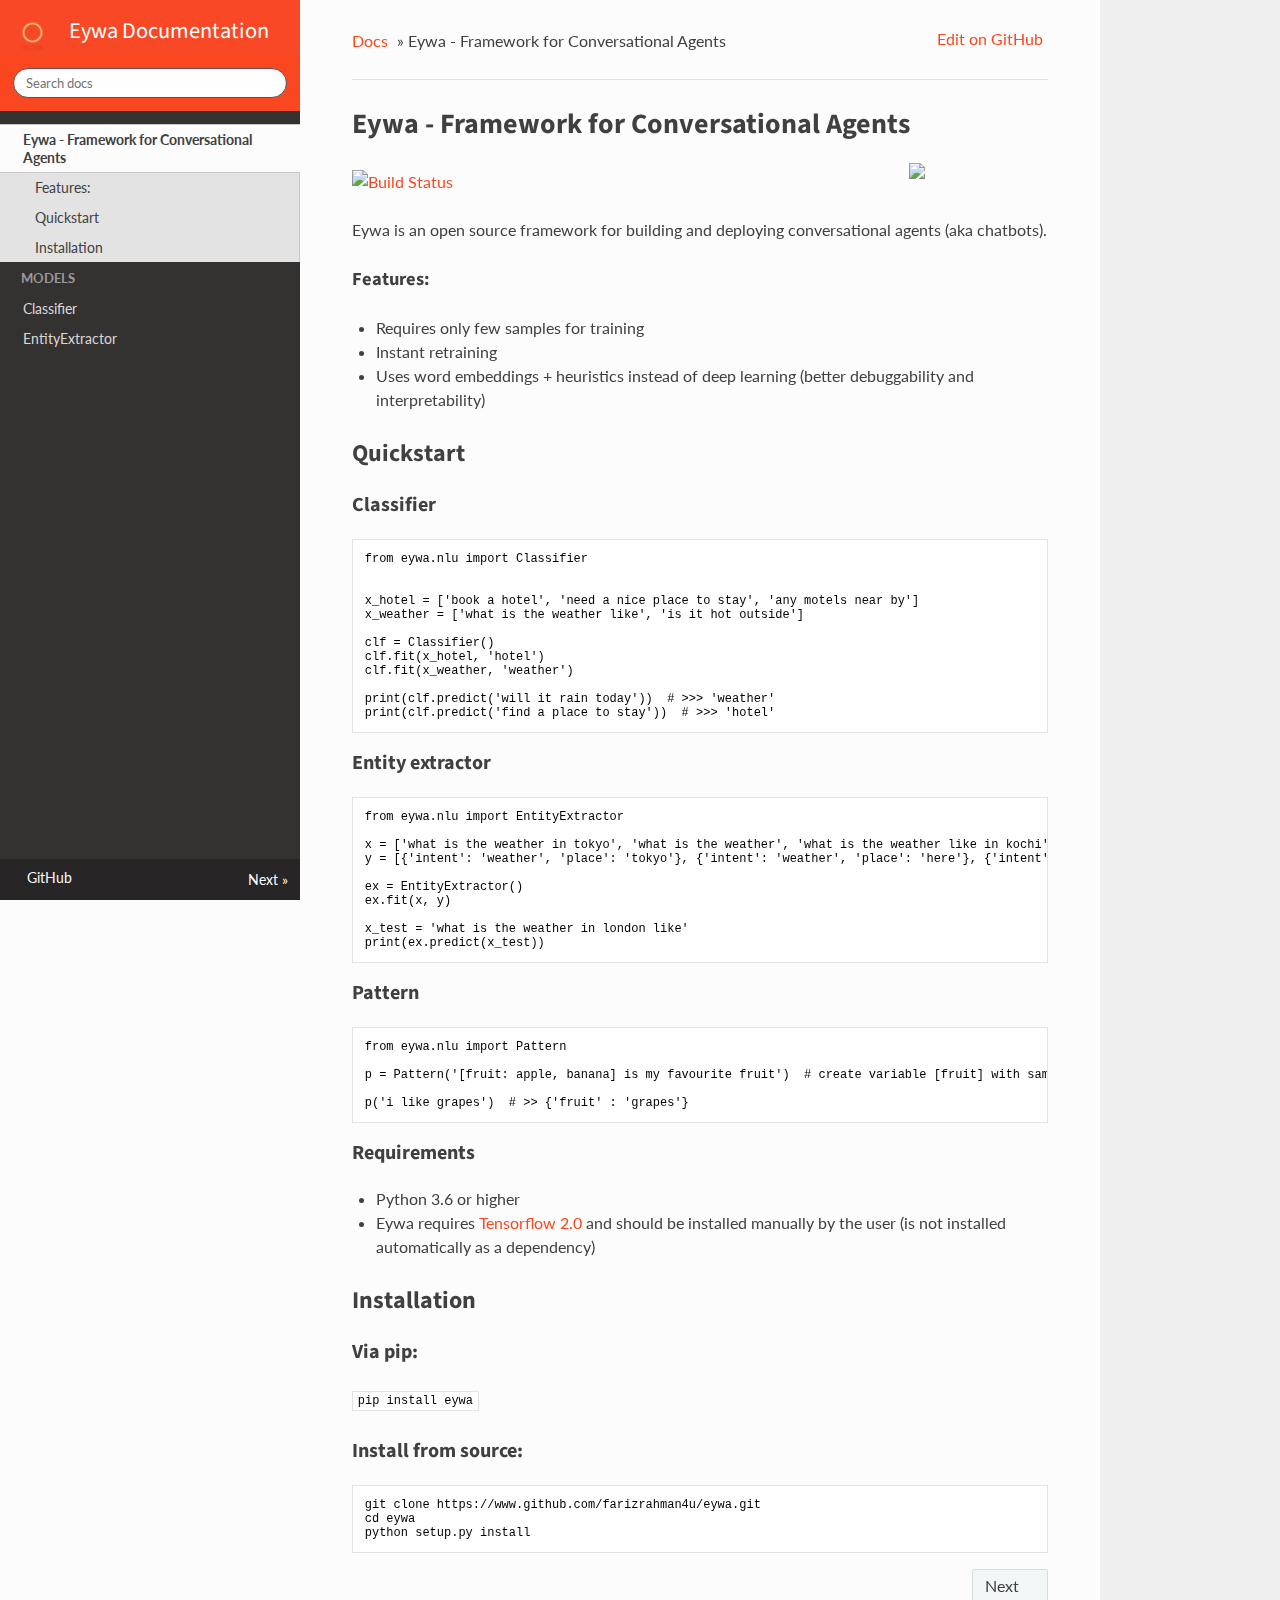
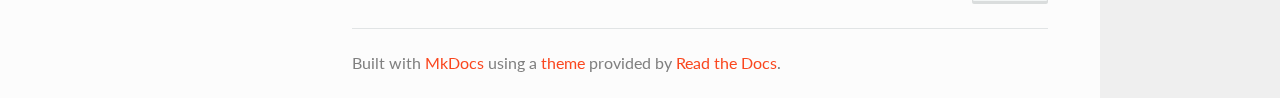
==== index.html @ 96518dfb "Deployed 7308a56 with MkDocs version: 1.0.4" ====
<!DOCTYPE html>
<!--[if IE 8]><html class="no-js lt-ie9" lang="en" > <![endif]-->
<!--[if gt IE 8]><!--> <html class="no-js" lang="en" > <!--<![endif]-->
<head>
  <meta charset="utf-8">
  <meta http-equiv="X-UA-Compatible" content="IE=edge">
  <meta name="viewport" content="width=device-width, initial-scale=1.0">
  <meta name="description" content="Documentation for Eywa,the Conversational AI">
  
  <link rel="canonical" href="https://abhijithneilabraham.github.io/eywabot/">
  <link rel="shortcut icon" href="img/favicon.ico">
  <title>Eywa - Framework for Conversational Agents - Eywa - Framework for Conversational Agents</title>
  <link href='https://fonts.googleapis.com/css?family=Lato:400,700|Source+Sans+Pro:400,700|Inconsolata:400,700' rel='stylesheet' type='text/css'>

  <link rel="stylesheet" href="css/theme.css" type="text/css" />
  <link rel="stylesheet" href="css/theme_extra.css" type="text/css" />
  <link rel="stylesheet" href="https://cdnjs.cloudflare.com/ajax/libs/highlight.js/9.12.0/styles/github.min.css">
  
  <script>
    // Current page data
    var mkdocs_page_name = "Eywa - Framework for Conversational Agents";
    var mkdocs_page_input_path = "index.md";
    var mkdocs_page_url = "/eywabot/";
  </script>
  
  <script src="js/jquery-2.1.1.min.js" defer></script>
  <script src="js/modernizr-2.8.3.min.js" defer></script>
  <script src="https://cdnjs.cloudflare.com/ajax/libs/highlight.js/9.12.0/highlight.min.js"></script>
  <script>hljs.initHighlightingOnLoad();</script> 
  
</head>

<body class="wy-body-for-nav" role="document">

  <div class="wy-grid-for-nav">

    
    <nav data-toggle="wy-nav-shift" class="wy-nav-side stickynav">
    <div class="wy-side-scroll">
      <a href="">
        <div class="keras-logo">
          <img src="/img/eywalogo.png" class="keras-logo-img">
          Eywa Documentation
        </div>
      </a>

      <div class="wy-side-nav-search">
        <div role="search">
  <form id ="rtd-search-form" class="wy-form" action="./search.html" method="get">
    <input type="text" name="q" placeholder="Search docs" title="Type search term here" />
  </form>
</div>
      </div>

      <div class="wy-menu wy-menu-vertical" data-spy="affix" role="navigation" aria-label="main navigation">
                <ul class="current">
                    <li class="toctree-l1 current"><a class="reference internal current" href=".">Eywa - Framework for Conversational Agents</a>
    <ul class="current">
    <li class="toctree-l2"><a class="reference internal" href="#features">Features:</a>
    </li>
    <li class="toctree-l2"><a class="reference internal" href="#quickstart">Quickstart</a>
        <ul>
    <li class="toctree-l3"><a class="reference internal" href="#classifier">Classifier</a>
    </li>
    <li class="toctree-l3"><a class="reference internal" href="#entity-extractor">Entity extractor</a>
    </li>
    <li class="toctree-l3"><a class="reference internal" href="#pattern">Pattern</a>
    </li>
    <li class="toctree-l3"><a class="reference internal" href="#requirements">Requirements</a>
    </li>
        </ul>
    </li>
    <li class="toctree-l2"><a class="reference internal" href="#installation">Installation</a>
        <ul>
    <li class="toctree-l3"><a class="reference internal" href="#via-pip">Via pip:</a>
    </li>
    <li class="toctree-l3"><a class="reference internal" href="#install-from-source">Install from source:</a>
    </li>
        </ul>
    </li>
    </ul>
                    </li>
                </ul>
                <p class="caption"><span class="caption-text">Models</span></p>
                <ul>
                    <li class="toctree-l1"><a class="reference internal" href="models/Classifer/">Classifier</a>
    <ul>
    </ul>
                    </li>
                    <li class="toctree-l1"><a class="reference internal" href="models/EntityExtractor/">EntityExtractor</a>
    <ul>
    </ul>
                    </li>
                </ul>
      </div>
    </div>
    </nav>

    <section data-toggle="wy-nav-shift" class="wy-nav-content-wrap">

      
      <nav class="wy-nav-top" role="navigation" aria-label="top navigation">
        <i data-toggle="wy-nav-top" class="fa fa-bars"></i>
        <a href=".">Eywa - Framework for Conversational Agents</a>
      </nav>

      
      <div class="wy-nav-content">
        <div class="rst-content">
          <div role="navigation" aria-label="breadcrumbs navigation">
  <ul class="wy-breadcrumbs">
    <li><a href=".">Docs</a> &raquo;</li>
    
      
    
    <li>Eywa - Framework for Conversational Agents</li>
    <li class="wy-breadcrumbs-aside">
      
        <a href="https://github.com/keras-team/keras/tree/master/docs"
          class="icon icon-github"> Edit on GitHub</a>
      
    </li>
  </ul>
  
  <hr/>
</div>
          <div role="main">
            <div class="section">
              
                <h1 id="eywa-framework-for-conversational-agents">Eywa - Framework for Conversational Agents</h1>
<p><img  align="right" height="20%" width="20%" src="https://raw.githubusercontent.com/farizrahman4u/eywa/master/logo1.png"/></p>
<p><a href="https://travis-ci.org/farizrahman4u/eywa"><img alt="Build Status" src="https://travis-ci.org/farizrahman4u/eywa.svg?branch=master" /></a></p>
<p>Eywa is an open source framework for building and deploying conversational agents (aka chatbots). </p>
<h4 id="features">Features:</h4>
<ul>
<li>Requires only few samples for training</li>
<li>Instant retraining</li>
<li>Uses word embeddings + heuristics instead of deep learning (better debuggability and interpretability)</li>
</ul>
<h2 id="quickstart">Quickstart</h2>
<h3 id="classifier">Classifier</h3>
<pre><code class="python">from eywa.nlu import Classifier


x_hotel = ['book a hotel', 'need a nice place to stay', 'any motels near by']
x_weather = ['what is the weather like', 'is it hot outside']

clf = Classifier()
clf.fit(x_hotel, 'hotel')
clf.fit(x_weather, 'weather')

print(clf.predict('will it rain today'))  # &gt;&gt;&gt; 'weather'
print(clf.predict('find a place to stay'))  # &gt;&gt;&gt; 'hotel'
</code></pre>

<h3 id="entity-extractor">Entity extractor</h3>
<pre><code class="python">from eywa.nlu import EntityExtractor

x = ['what is the weather in tokyo', 'what is the weather', 'what is the weather like in kochi']
y = [{'intent': 'weather', 'place': 'tokyo'}, {'intent': 'weather', 'place': 'here'}, {'intent': 'weather', 'place': 'kochi'}]

ex = EntityExtractor()
ex.fit(x, y)

x_test = 'what is the weather in london like'
print(ex.predict(x_test))
</code></pre>

<h3 id="pattern">Pattern</h3>
<pre><code class="python">from eywa.nlu import Pattern

p = Pattern('[fruit: apple, banana] is my favourite fruit')  # create variable [fruit] with sample values {apple, babana}

p('i like grapes')  # &gt;&gt; {'fruit' : 'grapes'}
</code></pre>

<h3 id="requirements">Requirements</h3>
<ul>
<li>Python 3.6 or higher</li>
<li>Eywa requires <a href="https://www.tensorflow.org/install/pip">Tensorflow 2.0</a> and should be installed manually by the user (is not installed automatically as a dependency)</li>
</ul>
<h2 id="installation">Installation</h2>
<h3 id="via-pip">Via pip:</h3>
<p><code>pip install eywa</code></p>
<h3 id="install-from-source">Install from source:</h3>
<pre><code>git clone https://www.github.com/farizrahman4u/eywa.git
cd eywa
python setup.py install
</code></pre>
              
            </div>
          </div>
          <footer>
  
    <div class="rst-footer-buttons" role="navigation" aria-label="footer navigation">
      
        <a href="models/Classifer/" class="btn btn-neutral float-right" title="Classifier">Next <span class="icon icon-circle-arrow-right"></span></a>
      
      
    </div>
  

  <hr/>

  <div role="contentinfo">
    <!-- Copyright etc -->
    
  </div>

  Built with <a href="https://www.mkdocs.org/">MkDocs</a> using a <a href="https://github.com/snide/sphinx_rtd_theme">theme</a> provided by <a href="https://readthedocs.org">Read the Docs</a>.
</footer>
      
        </div>
      </div>

    </section>

  </div>

  <div class="rst-versions" role="note" aria-label="versions">
    <span class="rst-current-version" data-toggle="rst-current-version">
      
          <a href="https://github.com/abhijithneilabraham/eywa/tree/master/eywa/" class="fa fa-github" style="float: left; color: #fcfcfc"> GitHub</a>
      
      
      
        <span style="margin-left: 15px"><a href="models/Classifer/" style="color: #fcfcfc">Next &raquo;</a></span>
      
    </span>
</div>
    <script>var base_url = '.';</script>
    <script src="js/theme.js" defer></script>
      <script src="search/main.js" defer></script>
    <script type="text/javascript" defer>
        window.onload = function () {
            SphinxRtdTheme.Navigation.enable(false);
        };
    </script>

</body>
</html>

<!--
MkDocs version : 1.0.4
Build Date UTC : 2019-10-02 20:49:04
-->
---- css/theme.css ----
/*
 * This file is copied from the upstream ReadTheDocs Sphinx
 * theme. To aid upgradability this file should *not* be edited.
 * modifications we need should be included in theme_extra.css.
 *
 * https://github.com/rtfd/sphinx_rtd_theme
 */

 /* sphinx_rtd_theme version 0.4.1 | MIT license */
 /* Built 20180727 10:07 */
 *{-webkit-box-sizing:border-box;-moz-box-sizing:border-box;box-sizing:border-box}article,aside,details,figcaption,figure,footer,header,hgroup,nav,section{display:block}audio,canvas,video{display:inline-block;*display:inline;*zoom:1}audio:not([controls]){display:none}[hidden]{display:none}*{-webkit-box-sizing:border-box;-moz-box-sizing:border-box;box-sizing:border-box}html{font-size:100%;-webkit-text-size-adjust:100%;-ms-text-size-adjust:100%}body{margin:0}a:hover,a:active{outline:0}abbr[title]{border-bottom:1px dotted}b,strong{font-weight:bold}blockquote{margin:0}dfn{font-style:italic}ins{background:#ff9;color:#000;text-decoration:none}mark{background:#ff0;color:#000;font-style:italic;font-weight:bold}pre,code,.rst-content tt,.rst-content code,kbd,samp{font-family:monospace,serif;_font-family:"courier new",monospace;font-size:1em}pre{white-space:pre}q{quotes:none}q:before,q:after{content:"";content:none}small{font-size:85%}sub,sup{font-size:75%;line-height:0;position:relative;vertical-align:baseline}sup{top:-0.5em}sub{bottom:-0.25em}ul,ol,dl{margin:0;padding:0;list-style:none;list-style-image:none}li{list-style:none}dd{margin:0}img{border:0;-ms-interpolation-mode:bicubic;vertical-align:middle;max-width:100%}svg:not(:root){overflow:hidden}figure{margin:0}form{margin:0}fieldset{border:0;margin:0;padding:0}label{cursor:pointer}legend{border:0;*margin-left:-7px;padding:0;white-space:normal}button,input,select,textarea{font-size:100%;margin:0;vertical-align:baseline;*vertical-align:middle}button,input{line-height:normal}button,input[type="button"],input[type="reset"],input[type="submit"]{cursor:pointer;-webkit-appearance:button;*overflow:visible}button[disabled],input[disabled]{cursor:default}input[type="checkbox"],input[type="radio"]{box-sizing:border-box;padding:0;*width:13px;*height:13px}input[type="search"]{-webkit-appearance:textfield;-moz-box-sizing:content-box;-webkit-box-sizing:content-box;box-sizing:content-box}input[type="search"]::-webkit-search-decoration,input[type="search"]::-webkit-search-cancel-button{-webkit-appearance:none}button::-moz-focus-inner,input::-moz-focus-inner{border:0;padding:0}textarea{overflow:auto;vertical-align:top;resize:vertical}table{border-collapse:collapse;border-spacing:0}td{vertical-align:top}.chromeframe{margin:.2em 0;background:#ccc;color:#000;padding:.2em 0}.ir{display:block;border:0;text-indent:-999em;overflow:hidden;background-color:transparent;background-repeat:no-repeat;text-align:left;direction:ltr;*line-height:0}.ir br{display:none}.hidden{display:none !important;visibility:hidden}.visuallyhidden{border:0;clip:rect(0 0 0 0);height:1px;margin:-1px;overflow:hidden;padding:0;position:absolute;width:1px}.visuallyhidden.focusable:active,.visuallyhidden.focusable:focus{clip:auto;height:auto;margin:0;overflow:visible;position:static;width:auto}.invisible{visibility:hidden}.relative{position:relative}big,small{font-size:100%}@media print{html,body,section{background:none !important}*{box-shadow:none !important;text-shadow:none !important;filter:none !important;-ms-filter:none !important}a,a:visited{text-decoration:underline}.ir a:after,a[href^="javascript:"]:after,a[href^="#"]:after{content:""}pre,blockquote{page-break-inside:avoid}thead{display:table-header-group}tr,img{page-break-inside:avoid}img{max-width:100% !important}@page{margin:.5cm}p,h2,.rst-content .toctree-wrapper p.caption,h3{orphans:3;widows:3}h2,.rst-content .toctree-wrapper p.caption,h3{page-break-after:avoid}}.fa:before,.wy-menu-vertical li span.toctree-expand:before,.wy-menu-vertical li.on a span.toctree-expand:before,.wy-menu-vertical li.current>a span.toctree-expand:before,.rst-content .admonition-title:before,.rst-content h1 .headerlink:before,.rst-content h2 .headerlink:before,.rst-content h3 .headerlink:before,.rst-content h4 .headerlink:before,.rst-content h5 .headerlink:before,.rst-content h6 .headerlink:before,.rst-content dl dt .headerlink:before,.rst-content p.caption .headerlink:before,.rst-content table>caption .headerlink:before,.rst-content tt.download span:first-child:before,.rst-content code.download span:first-child:before,.icon:before,.wy-dropdown .caret:before,.wy-inline-validate.wy-inline-validate-success .wy-input-context:before,.wy-inline-validate.wy-inline-validate-danger .wy-input-context:before,.wy-inline-validate.wy-inline-validate-warning .wy-input-context:before,.wy-inline-validate.wy-inline-validate-info .wy-input-context:before,.wy-alert,.rst-content .note,.rst-content .attention,.rst-content .caution,.rst-content .danger,.rst-content .error,.rst-content .hint,.rst-content .important,.rst-content .tip,.rst-content .warning,.rst-content .seealso,.rst-content .admonition-todo,.rst-content .admonition,.btn,input[type="text"],input[type="password"],input[type="email"],input[type="url"],input[type="date"],input[type="month"],input[type="time"],input[type="datetime"],input[type="datetime-local"],input[type="week"],input[type="number"],input[type="search"],input[type="tel"],input[type="color"],select,textarea,.wy-menu-vertical li.on a,.wy-menu-vertical li.current>a,.wy-side-nav-search>a,.wy-side-nav-search .wy-dropdown>a,.wy-nav-top a{-webkit-font-smoothing:antialiased}.clearfix{*zoom:1}.clearfix:before,.clearfix:after{display:table;content:""}.clearfix:after{clear:both}/*!
  *  Font Awesome 4.7.0 by @davegandy - http://fontawesome.io - @fontawesome
  *  License - http://fontawesome.io/license (Font: SIL OFL 1.1, CSS: MIT License)
  */@font-face{font-family:'FontAwesome';src:url("../fonts/fontawesome-webfont.eot?v=4.7.0");src:url("../fonts/fontawesome-webfont.eot?#iefix&v=4.7.0") format("embedded-opentype"),url("../fonts/fontawesome-webfont.woff2?v=4.7.0") format("woff2"),url("../fonts/fontawesome-webfont.woff?v=4.7.0") format("woff"),url("../fonts/fontawesome-webfont.ttf?v=4.7.0") format("truetype"),url("../fonts/fontawesome-webfont.svg?v=4.7.0#fontawesomeregular") format("svg");font-weight:normal;font-style:normal}.fa,.wy-menu-vertical li span.toctree-expand,.wy-menu-vertical li.on a span.toctree-expand,.wy-menu-vertical li.current>a span.toctree-expand,.rst-content .admonition-title,.rst-content h1 .headerlink,.rst-content h2 .headerlink,.rst-content h3 .headerlink,.rst-content h4 .headerlink,.rst-content h5 .headerlink,.rst-content h6 .headerlink,.rst-content dl dt .headerlink,.rst-content p.caption .headerlink,.rst-content table>caption .headerlink,.rst-content tt.download span:first-child,.rst-content code.download span:first-child,.icon{display:inline-block;font:normal normal normal 14px/1 FontAwesome;font-size:inherit;text-rendering:auto;-webkit-font-smoothing:antialiased;-moz-osx-font-smoothing:grayscale}.fa-lg{font-size:1.3333333333em;line-height:.75em;vertical-align:-15%}.fa-2x{font-size:2em}.fa-3x{font-size:3em}.fa-4x{font-size:4em}.fa-5x{font-size:5em}.fa-fw{width:1.2857142857em;text-align:center}.fa-ul{padding-left:0;margin-left:2.1428571429em;list-style-type:none}.fa-ul>li{position:relative}.fa-li{position:absolute;left:-2.1428571429em;width:2.1428571429em;top:.1428571429em;text-align:center}.fa-li.fa-lg{left:-1.8571428571em}.fa-border{padding:.2em .25em .15em;border:solid 0.08em #eee;border-radius:.1em}.fa-pull-left{float:left}.fa-pull-right{float:right}.fa.fa-pull-left,.wy-menu-vertical li span.fa-pull-left.toctree-expand,.wy-menu-vertical li.on a span.fa-pull-left.toctree-expand,.wy-menu-vertical li.current>a span.fa-pull-left.toctree-expand,.rst-content .fa-pull-left.admonition-title,.rst-content h1 .fa-pull-left.headerlink,.rst-content h2 .fa-pull-left.headerlink,.rst-content h3 .fa-pull-left.headerlink,.rst-content h4 .fa-pull-left.headerlink,.rst-content h5 .fa-pull-left.headerlink,.rst-content h6 .fa-pull-left.headerlink,.rst-content dl dt .fa-pull-left.headerlink,.rst-content p.caption .fa-pull-left.headerlink,.rst-content table>caption .fa-pull-left.headerlink,.rst-content tt.download span.fa-pull-left:first-child,.rst-content code.download span.fa-pull-left:first-child,.fa-pull-left.icon{margin-right:.3em}.fa.fa-pull-right,.wy-menu-vertical li span.fa-pull-right.toctree-expand,.wy-menu-vertical li.on a span.fa-pull-right.toctree-expand,.wy-menu-vertical li.current>a span.fa-pull-right.toctree-expand,.rst-content .fa-pull-right.admonition-title,.rst-content h1 .fa-pull-right.headerlink,.rst-content h2 .fa-pull-right.headerlink,.rst-content h3 .fa-pull-right.headerlink,.rst-content h4 .fa-pull-right.headerlink,.rst-content h5 .fa-pull-right.headerlink,.rst-content h6 .fa-pull-right.headerlink,.rst-content dl dt .fa-pull-right.headerlink,.rst-content p.caption .fa-pull-right.headerlink,.rst-content table>caption .fa-pull-right.headerlink,.rst-content tt.download span.fa-pull-right:first-child,.rst-content code.download span.fa-pull-right:first-child,.fa-pull-right.icon{margin-left:.3em}.pull-right{float:right}.pull-left{float:left}.fa.pull-left,.wy-menu-vertical li span.pull-left.toctree-expand,.wy-menu-vertical li.on a span.pull-left.toctree-expand,.wy-menu-vertical li.current>a span.pull-left.toctree-expand,.rst-content .pull-left.admonition-title,.rst-content h1 .pull-left.headerlink,.rst-content h2 .pull-left.headerlink,.rst-content h3 .pull-left.headerlink,.rst-content h4 .pull-left.headerlink,.rst-content h5 .pull-left.headerlink,.rst-content h6 .pull-left.headerlink,.rst-content dl dt .pull-left.headerlink,.rst-content p.caption .pull-left.headerlink,.rst-content table>caption .pull-left.headerlink,.rst-content tt.download span.pull-left:first-child,.rst-content code.download span.pull-left:first-child,.pull-left.icon{margin-right:.3em}.fa.pull-right,.wy-menu-vertical li span.pull-right.toctree-expand,.wy-menu-vertical li.on a span.pull-right.toctree-expand,.wy-menu-vertical li.current>a span.pull-right.toctree-expand,.rst-content .pull-right.admonition-title,.rst-content h1 .pull-right.headerlink,.rst-content h2 .pull-right.headerlink,.rst-content h3 .pull-right.headerlink,.rst-content h4 .pull-right.headerlink,.rst-content h5 .pull-right.headerlink,.rst-content h6 .pull-right.headerlink,.rst-content dl dt .pull-right.headerlink,.rst-content p.caption .pull-right.headerlink,.rst-content table>caption .pull-right.headerlink,.rst-content tt.download span.pull-right:first-child,.rst-content code.download span.pull-right:first-child,.pull-right.icon{margin-left:.3em}.fa-spin{-webkit-animation:fa-spin 2s infinite linear;animation:fa-spin 2s infinite linear}.fa-pulse{-webkit-animation:fa-spin 1s infinite steps(8);animation:fa-spin 1s infinite steps(8)}@-webkit-keyframes fa-spin{0%{-webkit-transform:rotate(0deg);transform:rotate(0deg)}100%{-webkit-transform:rotate(359deg);transform:rotate(359deg)}}@keyframes fa-spin{0%{-webkit-transform:rotate(0deg);transform:rotate(0deg)}100%{-webkit-transform:rotate(359deg);transform:rotate(359deg)}}.fa-rotate-90{-ms-filter:"progid:DXImageTransform.Microsoft.BasicImage(rotation=1)";-webkit-transform:rotate(90deg);-ms-transform:rotate(90deg);transform:rotate(90deg)}.fa-rotate-180{-ms-filter:"progid:DXImageTransform.Microsoft.BasicImage(rotation=2)";-webkit-transform:rotate(180deg);-ms-transform:rotate(180deg);transform:rotate(180deg)}.fa-rotate-270{-ms-filter:"progid:DXImageTransform.Microsoft.BasicImage(rotation=3)";-webkit-transform:rotate(270deg);-ms-transform:rotate(270deg);transform:rotate(270deg)}.fa-flip-horizontal{-ms-filter:"progid:DXImageTransform.Microsoft.BasicImage(rotation=0, mirror=1)";-webkit-transform:scale(-1, 1);-ms-transform:scale(-1, 1);transform:scale(-1, 1)}.fa-flip-vertical{-ms-filter:"progid:DXImageTransform.Microsoft.BasicImage(rotation=2, mirror=1)";-webkit-transform:scale(1, -1);-ms-transform:scale(1, -1);transform:scale(1, -1)}:root .fa-rotate-90,:root .fa-rotate-180,:root .fa-rotate-270,:root .fa-flip-horizontal,:root .fa-flip-vertical{filter:none}.fa-stack{position:relative;display:inline-block;width:2em;height:2em;line-height:2em;vertical-align:middle}.fa-stack-1x,.fa-stack-2x{position:absolute;left:0;width:100%;text-align:center}.fa-stack-1x{line-height:inherit}.fa-stack-2x{font-size:2em}.fa-inverse{color:#fff}.fa-glass:before{content:""}.fa-music:before{content:""}.fa-search:before,.icon-search:before{content:""}.fa-envelope-o:before{content:""}.fa-heart:before{content:""}.fa-star:before{content:""}.fa-star-o:before{content:""}.fa-user:before{content:""}.fa-film:before{content:""}.fa-th-large:before{content:""}.fa-th:before{content:""}.fa-th-list:before{content:""}.fa-check:before{content:""}.fa-remove:before,.fa-close:before,.fa-times:before{content:""}.fa-search-plus:before{content:""}.fa-search-minus:before{content:""}.fa-power-off:before{content:""}.fa-signal:before{content:""}.fa-gear:before,.fa-cog:before{content:""}.fa-trash-o:before{content:""}.fa-home:before,.icon-home:before{content:""}.fa-file-o:before{content:""}.fa-clock-o:before{content:""}.fa-road:before{content:""}.fa-download:before,.rst-content tt.download span:first-child:before,.rst-content code.download span:first-child:before{content:""}.fa-arrow-circle-o-down:before{content:""}.fa-arrow-circle-o-up:before{content:""}.fa-inbox:before{content:""}.fa-play-circle-o:before{content:""}.fa-rotate-right:before,.fa-repeat:before{content:""}.fa-refresh:before{content:""}.fa-list-alt:before{content:""}.fa-lock:before{content:""}.fa-flag:before{content:""}.fa-headphones:before{content:""}.fa-volume-off:before{content:""}.fa-volume-down:before{content:""}.fa-volume-up:before{content:""}.fa-qrcode:before{content:""}.fa-barcode:before{content:""}.fa-tag:before{content:""}.fa-tags:before{content:""}.fa-book:before,.icon-book:before{content:""}.fa-bookmark:before{content:""}.fa-print:before{content:""}.fa-camera:before{content:""}.fa-font:before{content:""}.fa-bold:before{content:""}.fa-italic:before{content:""}.fa-text-height:before{content:""}.fa-text-width:before{content:""}.fa-align-left:before{content:""}.fa-align-center:before{content:""}.fa-align-right:before{content:""}.fa-align-justify:before{content:""}.fa-list:before{content:""}.fa-dedent:before,.fa-outdent:before{content:""}.fa-indent:before{content:""}.fa-video-camera:before{content:""}.fa-photo:before,.fa-image:before,.fa-picture-o:before{content:""}.fa-pencil:before{content:""}.fa-map-marker:before{content:""}.fa-adjust:before{content:""}.fa-tint:before{content:""}.fa-edit:before,.fa-pencil-square-o:before{content:""}.fa-share-square-o:before{content:""}.fa-check-square-o:before{content:""}.fa-arrows:before{content:""}.fa-step-backward:before{content:""}.fa-fast-backward:before{content:""}.fa-backward:before{content:""}.fa-play:before{content:""}.fa-pause:before{content:""}.fa-stop:before{content:""}.fa-forward:before{content:""}.fa-fast-forward:before{content:""}.fa-step-forward:before{content:""}.fa-eject:before{content:""}.fa-chevron-left:before{content:""}.fa-chevron-right:before{content:""}.fa-plus-circle:before{content:""}.fa-minus-circle:before{content:""}.fa-times-circle:before,.wy-inline-validate.wy-inline-validate-danger .wy-input-context:before{content:""}.fa-check-circle:before,.wy-inline-validate.wy-inline-validate-success .wy-input-context:before{content:""}.fa-question-circle:before{content:""}.fa-info-circle:before{content:""}.fa-crosshairs:before{content:""}.fa-times-circle-o:before{content:""}.fa-check-circle-o:before{content:""}.fa-ban:before{content:""}.fa-arrow-left:before{content:""}.fa-arrow-right:before{content:""}.fa-arrow-up:before{content:""}.fa-arrow-down:before{content:""}.fa-mail-forward:before,.fa-share:before{content:""}.fa-expand:before{content:""}.fa-compress:before{content:""}.fa-plus:before{content:""}.fa-minus:before{content:""}.fa-asterisk:before{content:""}.fa-exclamation-circle:before,.wy-inline-validate.wy-inline-validate-warning .wy-input-context:before,.wy-inline-validate.wy-inline-validate-info .wy-input-context:before,.rst-content .admonition-title:before{content:""}.fa-gift:before{content:""}.fa-leaf:before{content:""}.fa-fire:before,.icon-fire:before{content:""}.fa-eye:before{content:""}.fa-eye-slash:before{content:""}.fa-warning:before,.fa-exclamation-triangle:before{content:""}.fa-plane:before{content:""}.fa-calendar:before{content:""}.fa-random:before{content:""}.fa-comment:before{content:""}.fa-magnet:before{content:""}.fa-chevron-up:before{content:""}.fa-chevron-down:before{content:""}.fa-retweet:before{content:""}.fa-shopping-cart:before{content:""}.fa-folder:before{content:""}.fa-folder-open:before{content:""}.fa-arrows-v:before{content:""}.fa-arrows-h:before{content:""}.fa-bar-chart-o:before,.fa-bar-chart:before{content:""}.fa-twitter-square:before{content:""}.fa-facebook-square:before{content:""}.fa-camera-retro:before{content:""}.fa-key:before{content:""}.fa-gears:before,.fa-cogs:before{content:""}.fa-comments:before{content:""}.fa-thumbs-o-up:before{content:""}.fa-thumbs-o-down:before{content:""}.fa-star-half:before{content:""}.fa-heart-o:before{content:""}.fa-sign-out:before{content:""}.fa-linkedin-square:before{content:""}.fa-thumb-tack:before{content:""}.fa-external-link:before{content:""}.fa-sign-in:before{content:""}.fa-trophy:before{content:""}.fa-github-square:before{content:""}.fa-upload:before{content:""}.fa-lemon-o:before{content:""}.fa-phone:before{content:""}.fa-square-o:before{content:""}.fa-bookmark-o:before{content:""}.fa-phone-square:before{content:""}.fa-twitter:before{content:""}.fa-facebook-f:before,.fa-facebook:before{content:""}.fa-github:before,.icon-github:before{content:""}.fa-unlock:before{content:""}.fa-credit-card:before{content:""}.fa-feed:before,.fa-rss:before{content:""}.fa-hdd-o:before{content:""}.fa-bullhorn:before{content:""}.fa-bell:before{content:""}.fa-certificate:before{content:""}.fa-hand-o-right:before{content:""}.fa-hand-o-left:before{content:""}.fa-hand-o-up:before{content:""}.fa-hand-o-down:before{content:""}.fa-arrow-circle-left:before,.icon-circle-arrow-left:before{content:""}.fa-arrow-circle-right:before,.icon-circle-arrow-right:before{content:""}.fa-arrow-circle-up:before{content:""}.fa-arrow-circle-down:before{content:""}.fa-globe:before{content:""}.fa-wrench:before{content:""}.fa-tasks:before{content:""}.fa-filter:before{content:""}.fa-briefcase:before{content:""}.fa-arrows-alt:before{content:""}.fa-group:before,.fa-users:before{content:""}.fa-chain:before,.fa-link:before,.icon-link:before{content:""}.fa-cloud:before{content:""}.fa-flask:before{content:""}.fa-cut:before,.fa-scissors:before{content:""}.fa-copy:before,.fa-files-o:before{content:""}.fa-paperclip:before{content:""}.fa-save:before,.fa-floppy-o:before{content:""}.fa-square:before{content:""}.fa-navicon:before,.fa-reorder:before,.fa-bars:before{content:""}.fa-list-ul:before{content:""}.fa-list-ol:before{content:""}.fa-strikethrough:before{content:""}.fa-underline:before{content:""}.fa-table:before{content:""}.fa-magic:before{content:""}.fa-truck:before{content:""}.fa-pinterest:before{content:""}.fa-pinterest-square:before{content:""}.fa-google-plus-square:before{content:""}.fa-google-plus:before{content:""}.fa-money:before{content:""}.fa-caret-down:before,.wy-dropdown .caret:before,.icon-caret-down:before{content:""}.fa-caret-up:before{content:""}.fa-caret-left:before{content:""}.fa-caret-right:before{content:""}.fa-columns:before{content:""}.fa-unsorted:before,.fa-sort:before{content:""}.fa-sort-down:before,.fa-sort-desc:before{content:""}.fa-sort-up:before,.fa-sort-asc:before{content:""}.fa-envelope:before{content:""}.fa-linkedin:before{content:""}.fa-rotate-left:before,.fa-undo:before{content:""}.fa-legal:before,.fa-gavel:before{content:""}.fa-dashboard:before,.fa-tachometer:before{content:""}.fa-comment-o:before{content:""}.fa-comments-o:before{content:""}.fa-flash:before,.fa-bolt:before{content:""}.fa-sitemap:before{content:""}.fa-umbrella:before{content:""}.fa-paste:before,.fa-clipboard:before{content:""}.fa-lightbulb-o:before{content:""}.fa-exchange:before{content:""}.fa-cloud-download:before{content:""}.fa-cloud-upload:before{content:""}.fa-user-md:before{content:""}.fa-stethoscope:before{content:""}.fa-suitcase:before{content:""}.fa-bell-o:before{content:""}.fa-coffee:before{content:""}.fa-cutlery:before{content:""}.fa-file-text-o:before{content:""}.fa-building-o:before{content:""}.fa-hospital-o:before{content:""}.fa-ambulance:before{content:""}.fa-medkit:before{content:""}.fa-fighter-jet:before{content:""}.fa-beer:before{content:""}.fa-h-square:before{content:""}.fa-plus-square:before{content:""}.fa-angle-double-left:before{content:""}.fa-angle-double-right:before{content:""}.fa-angle-double-up:before{content:""}.fa-angle-double-down:before{content:""}.fa-angle-left:before{content:""}.fa-angle-right:before{content:""}.fa-angle-up:before{content:""}.fa-angle-down:before{content:""}.fa-desktop:before{content:""}.fa-laptop:before{content:""}.fa-tablet:before{content:""}.fa-mobile-phone:before,.fa-mobile:before{content:""}.fa-circle-o:before{content:""}.fa-quote-left:before{content:""}.fa-quote-right:before{content:""}.fa-spinner:before{content:""}.fa-circle:before{content:""}.fa-mail-reply:before,.fa-reply:before{content:""}.fa-github-alt:before{content:""}.fa-folder-o:before{content:""}.fa-folder-open-o:before{content:""}.fa-smile-o:before{content:""}.fa-frown-o:before{content:""}.fa-meh-o:before{content:""}.fa-gamepad:before{content:""}.fa-keyboard-o:before{content:""}.fa-flag-o:before{content:""}.fa-flag-checkered:before{content:""}.fa-terminal:before{content:""}.fa-code:before{content:""}.fa-mail-reply-all:before,.fa-reply-all:before{content:""}.fa-star-half-empty:before,.fa-star-half-full:before,.fa-star-half-o:before{content:""}.fa-location-arrow:before{content:""}.fa-crop:before{content:""}.fa-code-fork:before{content:""}.fa-unlink:before,.fa-chain-broken:before{content:""}.fa-question:before{content:""}.fa-info:before{content:""}.fa-exclamation:before{content:""}.fa-superscript:before{content:""}.fa-subscript:before{content:""}.fa-eraser:before{content:""}.fa-puzzle-piece:before{content:""}.fa-microphone:before{content:""}.fa-microphone-slash:before{content:""}.fa-shield:before{content:""}.fa-calendar-o:before{content:""}.fa-fire-extinguisher:before{content:""}.fa-rocket:before{content:""}.fa-maxcdn:before{content:""}.fa-chevron-circle-left:before{content:""}.fa-chevron-circle-right:before{content:""}.fa-chevron-circle-up:before{content:""}.fa-chevron-circle-down:before{content:""}.fa-html5:before{content:""}.fa-css3:before{content:""}.fa-anchor:before{content:""}.fa-unlock-alt:before{content:""}.fa-bullseye:before{content:""}.fa-ellipsis-h:before{content:""}.fa-ellipsis-v:before{content:""}.fa-rss-square:before{content:""}.fa-play-circle:before{content:""}.fa-ticket:before{content:""}.fa-minus-square:before{content:""}.fa-minus-square-o:before,.wy-menu-vertical li.on a span.toctree-expand:before,.wy-menu-vertical li.current>a span.toctree-expand:before{content:""}.fa-level-up:before{content:""}.fa-level-down:before{content:""}.fa-check-square:before{content:""}.fa-pencil-square:before{content:""}.fa-external-link-square:before{content:""}.fa-share-square:before{content:""}.fa-compass:before{content:""}.fa-toggle-down:before,.fa-caret-square-o-down:before{content:""}.fa-toggle-up:before,.fa-caret-square-o-up:before{content:""}.fa-toggle-right:before,.fa-caret-square-o-right:before{content:""}.fa-euro:before,.fa-eur:before{content:""}.fa-gbp:before{content:""}.fa-dollar:before,.fa-usd:before{content:""}.fa-rupee:before,.fa-inr:before{content:""}.fa-cny:before,.fa-rmb:before,.fa-yen:before,.fa-jpy:before{content:""}.fa-ruble:before,.fa-rouble:before,.fa-rub:before{content:""}.fa-won:before,.fa-krw:before{content:""}.fa-bitcoin:before,.fa-btc:before{content:""}.fa-file:before{content:""}.fa-file-text:before{content:""}.fa-sort-alpha-asc:before{content:""}.fa-sort-alpha-desc:before{content:""}.fa-sort-amount-asc:before{content:""}.fa-sort-amount-desc:before{content:""}.fa-sort-numeric-asc:before{content:""}.fa-sort-numeric-desc:before{content:""}.fa-thumbs-up:before{content:""}.fa-thumbs-down:before{content:""}.fa-youtube-square:before{content:""}.fa-youtube:before{content:""}.fa-xing:before{content:""}.fa-xing-square:before{content:""}.fa-youtube-play:before{content:""}.fa-dropbox:before{content:""}.fa-stack-overflow:before{content:""}.fa-instagram:before{content:""}.fa-flickr:before{content:""}.fa-adn:before{content:""}.fa-bitbucket:before,.icon-bitbucket:before{content:""}.fa-bitbucket-square:before{content:""}.fa-tumblr:before{content:""}.fa-tumblr-square:before{content:""}.fa-long-arrow-down:before{content:""}.fa-long-arrow-up:before{content:""}.fa-long-arrow-left:before{content:""}.fa-long-arrow-right:before{content:""}.fa-apple:before{content:""}.fa-windows:before{content:""}.fa-android:before{content:""}.fa-linux:before{content:""}.fa-dribbble:before{content:""}.fa-skype:before{content:""}.fa-foursquare:before{content:""}.fa-trello:before{content:""}.fa-female:before{content:""}.fa-male:before{content:""}.fa-gittip:before,.fa-gratipay:before{content:""}.fa-sun-o:before{content:""}.fa-moon-o:before{content:""}.fa-archive:before{content:""}.fa-bug:before{content:""}.fa-vk:before{content:""}.fa-weibo:before{content:""}.fa-renren:before{content:""}.fa-pagelines:before{content:""}.fa-stack-exchange:before{content:""}.fa-arrow-circle-o-right:before{content:""}.fa-arrow-circle-o-left:before{content:""}.fa-toggle-left:before,.fa-caret-square-o-left:before{content:""}.fa-dot-circle-o:before{content:""}.fa-wheelchair:before{content:""}.fa-vimeo-square:before{content:""}.fa-turkish-lira:before,.fa-try:before{content:""}.fa-plus-square-o:before,.wy-menu-vertical li span.toctree-expand:before{content:""}.fa-space-shuttle:before{content:""}.fa-slack:before{content:""}.fa-envelope-square:before{content:""}.fa-wordpress:before{content:""}.fa-openid:before{content:""}.fa-institution:before,.fa-bank:before,.fa-university:before{content:""}.fa-mortar-board:before,.fa-graduation-cap:before{content:""}.fa-yahoo:before{content:""}.fa-google:before{content:""}.fa-reddit:before{content:""}.fa-reddit-square:before{content:""}.fa-stumbleupon-circle:before{content:""}.fa-stumbleupon:before{content:""}.fa-delicious:before{content:""}.fa-digg:before{content:""}.fa-pied-piper-pp:before{content:""}.fa-pied-piper-alt:before{content:""}.fa-drupal:before{content:""}.fa-joomla:before{content:""}.fa-language:before{content:""}.fa-fax:before{content:""}.fa-building:before{content:""}.fa-child:before{content:""}.fa-paw:before{content:""}.fa-spoon:before{content:""}.fa-cube:before{content:""}.fa-cubes:before{content:""}.fa-behance:before{content:""}.fa-behance-square:before{content:""}.fa-steam:before{content:""}.fa-steam-square:before{content:""}.fa-recycle:before{content:""}.fa-automobile:before,.fa-car:before{content:""}.fa-cab:before,.fa-taxi:before{content:""}.fa-tree:before{content:""}.fa-spotify:before{content:""}.fa-deviantart:before{content:""}.fa-soundcloud:before{content:""}.fa-database:before{content:""}.fa-file-pdf-o:before{content:""}.fa-file-word-o:before{content:""}.fa-file-excel-o:before{content:""}.fa-file-powerpoint-o:before{content:""}.fa-file-photo-o:before,.fa-file-picture-o:before,.fa-file-image-o:before{content:""}.fa-file-zip-o:before,.fa-file-archive-o:before{content:""}.fa-file-sound-o:before,.fa-file-audio-o:before{content:""}.fa-file-movie-o:before,.fa-file-video-o:before{content:""}.fa-file-code-o:before{content:""}.fa-vine:before{content:""}.fa-codepen:before{content:""}.fa-jsfiddle:before{content:""}.fa-life-bouy:before,.fa-life-buoy:before,.fa-life-saver:before,.fa-support:before,.fa-life-ring:before{content:""}.fa-circle-o-notch:before{content:""}.fa-ra:before,.fa-resistance:before,.fa-rebel:before{content:""}.fa-ge:before,.fa-empire:before{content:""}.fa-git-square:before{content:""}.fa-git:before{content:""}.fa-y-combinator-square:before,.fa-yc-square:before,.fa-hacker-news:before{content:""}.fa-tencent-weibo:before{content:""}.fa-qq:before{content:""}.fa-wechat:before,.fa-weixin:before{content:""}.fa-send:before,.fa-paper-plane:before{content:""}.fa-send-o:before,.fa-paper-plane-o:before{content:""}.fa-history:before{content:""}.fa-circle-thin:before{content:""}.fa-header:before{content:""}.fa-paragraph:before{content:""}.fa-sliders:before{content:""}.fa-share-alt:before{content:""}.fa-share-alt-square:before{content:""}.fa-bomb:before{content:""}.fa-soccer-ball-o:before,.fa-futbol-o:before{content:""}.fa-tty:before{content:""}.fa-binoculars:before{content:""}.fa-plug:before{content:""}.fa-slideshare:before{content:""}.fa-twitch:before{content:""}.fa-yelp:before{content:""}.fa-newspaper-o:before{content:""}.fa-wifi:before{content:""}.fa-calculator:before{content:""}.fa-paypal:before{content:""}.fa-google-wallet:before{content:""}.fa-cc-visa:before{content:""}.fa-cc-mastercard:before{content:""}.fa-cc-discover:before{content:""}.fa-cc-amex:before{content:""}.fa-cc-paypal:before{content:""}.fa-cc-stripe:before{content:""}.fa-bell-slash:before{content:""}.fa-bell-slash-o:before{content:""}.fa-trash:before{content:""}.fa-copyright:before{content:""}.fa-at:before{content:""}.fa-eyedropper:before{content:""}.fa-paint-brush:before{content:""}.fa-birthday-cake:before{content:""}.fa-area-chart:before{content:""}.fa-pie-chart:before{content:""}.fa-line-chart:before{content:""}.fa-lastfm:before{content:""}.fa-lastfm-square:before{content:""}.fa-toggle-off:before{content:""}.fa-toggle-on:before{content:""}.fa-bicycle:before{content:""}.fa-bus:before{content:""}.fa-ioxhost:before{content:""}.fa-angellist:before{content:""}.fa-cc:before{content:""}.fa-shekel:before,.fa-sheqel:before,.fa-ils:before{content:""}.fa-meanpath:before{content:""}.fa-buysellads:before{content:""}.fa-connectdevelop:before{content:""}.fa-dashcube:before{content:""}.fa-forumbee:before{content:""}.fa-leanpub:before{content:""}.fa-sellsy:before{content:""}.fa-shirtsinbulk:before{content:""}.fa-simplybuilt:before{content:""}.fa-skyatlas:before{content:""}.fa-cart-plus:before{content:""}.fa-cart-arrow-down:before{content:""}.fa-diamond:before{content:""}.fa-ship:before{content:""}.fa-user-secret:before{content:""}.fa-motorcycle:before{content:""}.fa-street-view:before{content:""}.fa-heartbeat:before{content:""}.fa-venus:before{content:""}.fa-mars:before{content:""}.fa-mercury:before{content:""}.fa-intersex:before,.fa-transgender:before{content:""}.fa-transgender-alt:before{content:""}.fa-venus-double:before{content:""}.fa-mars-double:before{content:""}.fa-venus-mars:before{content:""}.fa-mars-stroke:before{content:""}.fa-mars-stroke-v:before{content:""}.fa-mars-stroke-h:before{content:""}.fa-neuter:before{content:""}.fa-genderless:before{content:""}.fa-facebook-official:before{content:""}.fa-pinterest-p:before{content:""}.fa-whatsapp:before{content:""}.fa-server:before{content:""}.fa-user-plus:before{content:""}.fa-user-times:before{content:""}.fa-hotel:before,.fa-bed:before{content:""}.fa-viacoin:before{content:""}.fa-train:before{content:""}.fa-subway:before{content:""}.fa-medium:before{content:""}.fa-yc:before,.fa-y-combinator:before{content:""}.fa-optin-monster:before{content:""}.fa-opencart:before{content:""}.fa-expeditedssl:before{content:""}.fa-battery-4:before,.fa-battery:before,.fa-battery-full:before{content:""}.fa-battery-3:before,.fa-battery-three-quarters:before{content:""}.fa-battery-2:before,.fa-battery-half:before{content:""}.fa-battery-1:before,.fa-battery-quarter:before{content:""}.fa-battery-0:before,.fa-battery-empty:before{content:""}.fa-mouse-pointer:before{content:""}.fa-i-cursor:before{content:""}.fa-object-group:before{content:""}.fa-object-ungroup:before{content:""}.fa-sticky-note:before{content:""}.fa-sticky-note-o:before{content:""}.fa-cc-jcb:before{content:""}.fa-cc-diners-club:before{content:""}.fa-clone:before{content:""}.fa-balance-scale:before{content:""}.fa-hourglass-o:before{content:""}.fa-hourglass-1:before,.fa-hourglass-start:before{content:""}.fa-hourglass-2:before,.fa-hourglass-half:before{content:""}.fa-hourglass-3:before,.fa-hourglass-end:before{content:""}.fa-hourglass:before{content:""}.fa-hand-grab-o:before,.fa-hand-rock-o:before{content:""}.fa-hand-stop-o:before,.fa-hand-paper-o:before{content:""}.fa-hand-scissors-o:before{content:""}.fa-hand-lizard-o:before{content:""}.fa-hand-spock-o:before{content:""}.fa-hand-pointer-o:before{content:""}.fa-hand-peace-o:before{content:""}.fa-trademark:before{content:""}.fa-registered:before{content:""}.fa-creative-commons:before{content:""}.fa-gg:before{content:""}.fa-gg-circle:before{content:""}.fa-tripadvisor:before{content:""}.fa-odnoklassniki:before{content:""}.fa-odnoklassniki-square:before{content:""}.fa-get-pocket:before{content:""}.fa-wikipedia-w:before{content:""}.fa-safari:before{content:""}.fa-chrome:before{content:""}.fa-firefox:before{content:""}.fa-opera:before{content:""}.fa-internet-explorer:before{content:""}.fa-tv:before,.fa-television:before{content:""}.fa-contao:before{content:""}.fa-500px:before{content:""}.fa-amazon:before{content:""}.fa-calendar-plus-o:before{content:""}.fa-calendar-minus-o:before{content:""}.fa-calendar-times-o:before{content:""}.fa-calendar-check-o:before{content:""}.fa-industry:before{content:""}.fa-map-pin:before{content:""}.fa-map-signs:before{content:""}.fa-map-o:before{content:""}.fa-map:before{content:""}.fa-commenting:before{content:""}.fa-commenting-o:before{content:""}.fa-houzz:before{content:""}.fa-vimeo:before{content:""}.fa-black-tie:before{content:""}.fa-fonticons:before{content:""}.fa-reddit-alien:before{content:""}.fa-edge:before{content:""}.fa-credit-card-alt:before{content:""}.fa-codiepie:before{content:""}.fa-modx:before{content:""}.fa-fort-awesome:before{content:""}.fa-usb:before{content:""}.fa-product-hunt:before{content:""}.fa-mixcloud:before{content:""}.fa-scribd:before{content:""}.fa-pause-circle:before{content:""}.fa-pause-circle-o:before{content:""}.fa-stop-circle:before{content:""}.fa-stop-circle-o:before{content:""}.fa-shopping-bag:before{content:""}.fa-shopping-basket:before{content:""}.fa-hashtag:before{content:""}.fa-bluetooth:before{content:""}.fa-bluetooth-b:before{content:""}.fa-percent:before{content:""}.fa-gitlab:before,.icon-gitlab:before{content:""}.fa-wpbeginner:before{content:""}.fa-wpforms:before{content:""}.fa-envira:before{content:""}.fa-universal-access:before{content:""}.fa-wheelchair-alt:before{content:""}.fa-question-circle-o:before{content:""}.fa-blind:before{content:""}.fa-audio-description:before{content:""}.fa-volume-control-phone:before{content:""}.fa-braille:before{content:""}.fa-assistive-listening-systems:before{content:""}.fa-asl-interpreting:before,.fa-american-sign-language-interpreting:before{content:""}.fa-deafness:before,.fa-hard-of-hearing:before,.fa-deaf:before{content:""}.fa-glide:before{content:""}.fa-glide-g:before{content:""}.fa-signing:before,.fa-sign-language:before{content:""}.fa-low-vision:before{content:""}.fa-viadeo:before{content:""}.fa-viadeo-square:before{content:""}.fa-snapchat:before{content:""}.fa-snapchat-ghost:before{content:""}.fa-snapchat-square:before{content:""}.fa-pied-piper:before{content:""}.fa-first-order:before{content:""}.fa-yoast:before{content:""}.fa-themeisle:before{content:""}.fa-google-plus-circle:before,.fa-google-plus-official:before{content:""}.fa-fa:before,.fa-font-awesome:before{content:""}.fa-handshake-o:before{content:""}.fa-envelope-open:before{content:""}.fa-envelope-open-o:before{content:""}.fa-linode:before{content:""}.fa-address-book:before{content:""}.fa-address-book-o:before{content:""}.fa-vcard:before,.fa-address-card:before{content:""}.fa-vcard-o:before,.fa-address-card-o:before{content:""}.fa-user-circle:before{content:""}.fa-user-circle-o:before{content:""}.fa-user-o:before{content:""}.fa-id-badge:before{content:""}.fa-drivers-license:before,.fa-id-card:before{content:""}.fa-drivers-license-o:before,.fa-id-card-o:before{content:""}.fa-quora:before{content:""}.fa-free-code-camp:before{content:""}.fa-telegram:before{content:""}.fa-thermometer-4:before,.fa-thermometer:before,.fa-thermometer-full:before{content:""}.fa-thermometer-3:before,.fa-thermometer-three-quarters:before{content:""}.fa-thermometer-2:before,.fa-thermometer-half:before{content:""}.fa-thermometer-1:before,.fa-thermometer-quarter:before{content:""}.fa-thermometer-0:before,.fa-thermometer-empty:before{content:""}.fa-shower:before{content:""}.fa-bathtub:before,.fa-s15:before,.fa-bath:before{content:""}.fa-podcast:before{content:""}.fa-window-maximize:before{content:""}.fa-window-minimize:before{content:""}.fa-window-restore:before{content:""}.fa-times-rectangle:before,.fa-window-close:before{content:""}.fa-times-rectangle-o:before,.fa-window-close-o:before{content:""}.fa-bandcamp:before{content:""}.fa-grav:before{content:""}.fa-etsy:before{content:""}.fa-imdb:before{content:""}.fa-ravelry:before{content:""}.fa-eercast:before{content:""}.fa-microchip:before{content:""}.fa-snowflake-o:before{content:""}.fa-superpowers:before{content:""}.fa-wpexplorer:before{content:""}.fa-meetup:before{content:""}.sr-only{position:absolute;width:1px;height:1px;padding:0;margin:-1px;overflow:hidden;clip:rect(0, 0, 0, 0);border:0}.sr-only-focusable:active,.sr-only-focusable:focus{position:static;width:auto;height:auto;margin:0;overflow:visible;clip:auto}.fa,.wy-menu-vertical li span.toctree-expand,.wy-menu-vertical li.on a span.toctree-expand,.wy-menu-vertical li.current>a span.toctree-expand,.rst-content .admonition-title,.rst-content h1 .headerlink,.rst-content h2 .headerlink,.rst-content h3 .headerlink,.rst-content h4 .headerlink,.rst-content h5 .headerlink,.rst-content h6 .headerlink,.rst-content dl dt .headerlink,.rst-content p.caption .headerlink,.rst-content table>caption .headerlink,.rst-content tt.download span:first-child,.rst-content code.download span:first-child,.icon,.wy-dropdown .caret,.wy-inline-validate.wy-inline-validate-success .wy-input-context,.wy-inline-validate.wy-inline-validate-danger .wy-input-context,.wy-inline-validate.wy-inline-validate-warning .wy-input-context,.wy-inline-validate.wy-inline-validate-info .wy-input-context{font-family:inherit}.fa:before,.wy-menu-vertical li span.toctree-expand:before,.wy-menu-vertical li.on a span.toctree-expand:before,.wy-menu-vertical li.current>a span.toctree-expand:before,.rst-content .admonition-title:before,.rst-content h1 .headerlink:before,.rst-content h2 .headerlink:before,.rst-content h3 .headerlink:before,.rst-content h4 .headerlink:before,.rst-content h5 .headerlink:before,.rst-content h6 .headerlink:before,.rst-content dl dt .headerlink:before,.rst-content p.caption .headerlink:before,.rst-content table>caption .headerlink:before,.rst-content tt.download span:first-child:before,.rst-content code.download span:first-child:before,.icon:before,.wy-dropdown .caret:before,.wy-inline-validate.wy-inline-validate-success .wy-input-context:before,.wy-inline-validate.wy-inline-validate-danger .wy-input-context:before,.wy-inline-validate.wy-inline-validate-warning .wy-input-context:before,.wy-inline-validate.wy-inline-validate-info .wy-input-context:before{font-family:"FontAwesome";display:inline-block;font-style:normal;font-weight:normal;line-height:1;text-decoration:inherit}a .fa,a .wy-menu-vertical li span.toctree-expand,.wy-menu-vertical li a span.toctree-expand,.wy-menu-vertical li.on a span.toctree-expand,.wy-menu-vertical li.current>a span.toctree-expand,a .rst-content .admonition-title,.rst-content a .admonition-title,a .rst-content h1 .headerlink,.rst-content h1 a .headerlink,a .rst-content h2 .headerlink,.rst-content h2 a .headerlink,a .rst-content h3 .headerlink,.rst-content h3 a .headerlink,a .rst-content h4 .headerlink,.rst-content h4 a .headerlink,a .rst-content h5 .headerlink,.rst-content h5 a .headerlink,a .rst-content h6 .headerlink,.rst-content h6 a .headerlink,a .rst-content dl dt .headerlink,.rst-content dl dt a .headerlink,a .rst-content p.caption .headerlink,.rst-content p.caption a .headerlink,a .rst-content table>caption .headerlink,.rst-content table>caption a .headerlink,a .rst-content tt.download span:first-child,.rst-content tt.download a span:first-child,a .rst-content code.download span:first-child,.rst-content code.download a span:first-child,a .icon{display:inline-block;text-decoration:inherit}.btn .fa,.btn .wy-menu-vertical li span.toctree-expand,.wy-menu-vertical li .btn span.toctree-expand,.btn .wy-menu-vertical li.on a span.toctree-expand,.wy-menu-vertical li.on a .btn span.toctree-expand,.btn .wy-menu-vertical li.current>a span.toctree-expand,.wy-menu-vertical li.current>a .btn span.toctree-expand,.btn .rst-content .admonition-title,.rst-content .btn .admonition-title,.btn .rst-content h1 .headerlink,.rst-content h1 .btn .headerlink,.btn .rst-content h2 .headerlink,.rst-content h2 .btn .headerlink,.btn .rst-content h3 .headerlink,.rst-content h3 .btn .headerlink,.btn .rst-content h4 .headerlink,.rst-content h4 .btn .headerlink,.btn .rst-content h5 .headerlink,.rst-content h5 .btn .headerlink,.btn .rst-content h6 .headerlink,.rst-content h6 .btn .headerlink,.btn .rst-content dl dt .headerlink,.rst-content dl dt .btn .headerlink,.btn .rst-content p.caption .headerlink,.rst-content p.caption .btn .headerlink,.btn .rst-content table>caption .headerlink,.rst-content table>caption .btn .headerlink,.btn .rst-content tt.download span:first-child,.rst-content tt.download .btn span:first-child,.btn .rst-content code.download span:first-child,.rst-content code.download .btn span:first-child,.btn .icon,.nav .fa,.nav .wy-menu-vertical li span.toctree-expand,.wy-menu-vertical li .nav span.toctree-expand,.nav .wy-menu-vertical li.on a span.toctree-expand,.wy-menu-vertical li.on a .nav span.toctree-expand,.nav .wy-menu-vertical li.current>a span.toctree-expand,.wy-menu-vertical li.current>a .nav span.toctree-expand,.nav .rst-content .admonition-title,.rst-content .nav .admonition-title,.nav .rst-content h1 .headerlink,.rst-content h1 .nav .headerlink,.nav .rst-content h2 .headerlink,.rst-content h2 .nav .headerlink,.nav .rst-content h3 .headerlink,.rst-content h3 .nav .headerlink,.nav .rst-content h4 .headerlink,.rst-content h4 .nav .headerlink,.nav .rst-content h5 .headerlink,.rst-content h5 .nav .headerlink,.nav .rst-content h6 .headerlink,.rst-content h6 .nav .headerlink,.nav .rst-content dl dt .headerlink,.rst-content dl dt .nav .headerlink,.nav .rst-content p.caption .headerlink,.rst-content p.caption .nav .headerlink,.nav .rst-content table>caption .headerlink,.rst-content table>caption .nav .headerlink,.nav .rst-content tt.download span:first-child,.rst-content tt.download .nav span:first-child,.nav .rst-content code.download span:first-child,.rst-content code.download .nav span:first-child,.nav .icon{display:inline}.btn .fa.fa-large,.btn .wy-menu-vertical li span.fa-large.toctree-expand,.wy-menu-vertical li .btn span.fa-large.toctree-expand,.btn .rst-content .fa-large.admonition-title,.rst-content .btn .fa-large.admonition-title,.btn .rst-content h1 .fa-large.headerlink,.rst-content h1 .btn .fa-large.headerlink,.btn .rst-content h2 .fa-large.headerlink,.rst-content h2 .btn .fa-large.headerlink,.btn .rst-content h3 .fa-large.headerlink,.rst-content h3 .btn .fa-large.headerlink,.btn .rst-content h4 .fa-large.headerlink,.rst-content h4 .btn .fa-large.headerlink,.btn .rst-content h5 .fa-large.headerlink,.rst-content h5 .btn .fa-large.headerlink,.btn .rst-content h6 .fa-large.headerlink,.rst-content h6 .btn .fa-large.headerlink,.btn .rst-content dl dt .fa-large.headerlink,.rst-content dl dt .btn .fa-large.headerlink,.btn .rst-content p.caption .fa-large.headerlink,.rst-content p.caption .btn .fa-large.headerlink,.btn .rst-content table>caption .fa-large.headerlink,.rst-content table>caption .btn .fa-large.headerlink,.btn .rst-content tt.download span.fa-large:first-child,.rst-content tt.download .btn span.fa-large:first-child,.btn .rst-content code.download span.fa-large:first-child,.rst-content code.download .btn span.fa-large:first-child,.btn .fa-large.icon,.nav .fa.fa-large,.nav .wy-menu-vertical li span.fa-large.toctree-expand,.wy-menu-vertical li .nav span.fa-large.toctree-expand,.nav .rst-content .fa-large.admonition-title,.rst-content .nav .fa-large.admonition-title,.nav .rst-content h1 .fa-large.headerlink,.rst-content h1 .nav .fa-large.headerlink,.nav .rst-content h2 .fa-large.headerlink,.rst-content h2 .nav .fa-large.headerlink,.nav .rst-content h3 .fa-large.headerlink,.rst-content h3 .nav .fa-large.headerlink,.nav .rst-content h4 .fa-large.headerlink,.rst-content h4 .nav .fa-large.headerlink,.nav .rst-content h5 .fa-large.headerlink,.rst-content h5 .nav .fa-large.headerlink,.nav .rst-content h6 .fa-large.headerlink,.rst-content h6 .nav .fa-large.headerlink,.nav .rst-content dl dt .fa-large.headerlink,.rst-content dl dt .nav .fa-large.headerlink,.nav .rst-content p.caption .fa-large.headerlink,.rst-content p.caption .nav .fa-large.headerlink,.nav .rst-content table>caption .fa-large.headerlink,.rst-content table>caption .nav .fa-large.headerlink,.nav .rst-content tt.download span.fa-large:first-child,.rst-content tt.download .nav span.fa-large:first-child,.nav .rst-content code.download span.fa-large:first-child,.rst-content code.download .nav span.fa-large:first-child,.nav .fa-large.icon{line-height:.9em}.btn .fa.fa-spin,.btn .wy-menu-vertical li span.fa-spin.toctree-expand,.wy-menu-vertical li .btn span.fa-spin.toctree-expand,.btn .rst-content .fa-spin.admonition-title,.rst-content .btn .fa-spin.admonition-title,.btn .rst-content h1 .fa-spin.headerlink,.rst-content h1 .btn .fa-spin.headerlink,.btn .rst-content h2 .fa-spin.headerlink,.rst-content h2 .btn .fa-spin.headerlink,.btn .rst-content h3 .fa-spin.headerlink,.rst-content h3 .btn .fa-spin.headerlink,.btn .rst-content h4 .fa-spin.headerlink,.rst-content h4 .btn .fa-spin.headerlink,.btn .rst-content h5 .fa-spin.headerlink,.rst-content h5 .btn .fa-spin.headerlink,.btn .rst-content h6 .fa-spin.headerlink,.rst-content h6 .btn .fa-spin.headerlink,.btn .rst-content dl dt .fa-spin.headerlink,.rst-content dl dt .btn .fa-spin.headerlink,.btn .rst-content p.caption .fa-spin.headerlink,.rst-content p.caption .btn .fa-spin.headerlink,.btn .rst-content table>caption .fa-spin.headerlink,.rst-content table>caption .btn .fa-spin.headerlink,.btn .rst-content tt.download span.fa-spin:first-child,.rst-content tt.download .btn span.fa-spin:first-child,.btn .rst-content code.download span.fa-spin:first-child,.rst-content code.download .btn span.fa-spin:first-child,.btn .fa-spin.icon,.nav .fa.fa-spin,.nav .wy-menu-vertical li span.fa-spin.toctree-expand,.wy-menu-vertical li .nav span.fa-spin.toctree-expand,.nav .rst-content .fa-spin.admonition-title,.rst-content .nav .fa-spin.admonition-title,.nav .rst-content h1 .fa-spin.headerlink,.rst-content h1 .nav .fa-spin.headerlink,.nav .rst-content h2 .fa-spin.headerlink,.rst-content h2 .nav .fa-spin.headerlink,.nav .rst-content h3 .fa-spin.headerlink,.rst-content h3 .nav .fa-spin.headerlink,.nav .rst-content h4 .fa-spin.headerlink,.rst-content h4 .nav .fa-spin.headerlink,.nav .rst-content h5 .fa-spin.headerlink,.rst-content h5 .nav .fa-spin.headerlink,.nav .rst-content h6 .fa-spin.headerlink,.rst-content h6 .nav .fa-spin.headerlink,.nav .rst-content dl dt .fa-spin.headerlink,.rst-content dl dt .nav .fa-spin.headerlink,.nav .rst-content p.caption .fa-spin.headerlink,.rst-content p.caption .nav .fa-spin.headerlink,.nav .rst-content table>caption .fa-spin.headerlink,.rst-content table>caption .nav .fa-spin.headerlink,.nav .rst-content tt.download span.fa-spin:first-child,.rst-content tt.download .nav span.fa-spin:first-child,.nav .rst-content code.download span.fa-spin:first-child,.rst-content code.download .nav span.fa-spin:first-child,.nav .fa-spin.icon{display:inline-block}.btn.fa:before,.wy-menu-vertical li span.btn.toctree-expand:before,.rst-content .btn.admonition-title:before,.rst-content h1 .btn.headerlink:before,.rst-content h2 .btn.headerlink:before,.rst-content h3 .btn.headerlink:before,.rst-content h4 .btn.headerlink:before,.rst-content h5 .btn.headerlink:before,.rst-content h6 .btn.headerlink:before,.rst-content dl dt .btn.headerlink:before,.rst-content p.caption .btn.headerlink:before,.rst-content table>caption .btn.headerlink:before,.rst-content tt.download span.btn:first-child:before,.rst-content code.download span.btn:first-child:before,.btn.icon:before{opacity:.5;-webkit-transition:opacity .05s ease-in;-moz-transition:opacity .05s ease-in;transition:opacity .05s ease-in}.btn.fa:hover:before,.wy-menu-vertical li span.btn.toctree-expand:hover:before,.rst-content .btn.admonition-title:hover:before,.rst-content h1 .btn.headerlink:hover:before,.rst-content h2 .btn.headerlink:hover:before,.rst-content h3 .btn.headerlink:hover:before,.rst-content h4 .btn.headerlink:hover:before,.rst-content h5 .btn.headerlink:hover:before,.rst-content h6 .btn.headerlink:hover:before,.rst-content dl dt .btn.headerlink:hover:before,.rst-content p.caption .btn.headerlink:hover:before,.rst-content table>caption .btn.headerlink:hover:before,.rst-content tt.download span.btn:first-child:hover:before,.rst-content code.download span.btn:first-child:hover:before,.btn.icon:hover:before{opacity:1}.btn-mini .fa:before,.btn-mini .wy-menu-vertical li span.toctree-expand:before,.wy-menu-vertical li .btn-mini span.toctree-expand:before,.btn-mini .rst-content .admonition-title:before,.rst-content .btn-mini .admonition-title:before,.btn-mini .rst-content h1 .headerlink:before,.rst-content h1 .btn-mini .headerlink:before,.btn-mini .rst-content h2 .headerlink:before,.rst-content h2 .btn-mini .headerlink:before,.btn-mini .rst-content h3 .headerlink:before,.rst-content h3 .btn-mini .headerlink:before,.btn-mini .rst-content h4 .headerlink:before,.rst-content h4 .btn-mini .headerlink:before,.btn-mini .rst-content h5 .headerlink:before,.rst-content h5 .btn-mini .headerlink:before,.btn-mini .rst-content h6 .headerlink:before,.rst-content h6 .btn-mini .headerlink:before,.btn-mini .rst-content dl dt .headerlink:before,.rst-content dl dt .btn-mini .headerlink:before,.btn-mini .rst-content p.caption .headerlink:before,.rst-content p.caption .btn-mini .headerlink:before,.btn-mini .rst-content table>caption .headerlink:before,.rst-content table>caption .btn-mini .headerlink:before,.btn-mini .rst-content tt.download span:first-child:before,.rst-content tt.download .btn-mini span:first-child:before,.btn-mini .rst-content code.download span:first-child:before,.rst-content code.download .btn-mini span:first-child:before,.btn-mini .icon:before{font-size:14px;vertical-align:-15%}.wy-alert,.rst-content .note,.rst-content .attention,.rst-content .caution,.rst-content .danger,.rst-content .error,.rst-content .hint,.rst-content .important,.rst-content .tip,.rst-content .warning,.rst-content .seealso,.rst-content .admonition-todo,.rst-content .admonition{padding:12px;line-height:24px;margin-bottom:24px;background:#e7f2fa}.wy-alert-title,.rst-content .admonition-title{color:#fff;font-weight:bold;display:block;color:#fff;background:#6ab0de;margin:-12px;padding:6px 12px;margin-bottom:12px}.wy-alert.wy-alert-danger,.rst-content .wy-alert-danger.note,.rst-content .wy-alert-danger.attention,.rst-content .wy-alert-danger.caution,.rst-content .danger,.rst-content .error,.rst-content .wy-alert-danger.hint,.rst-content .wy-alert-danger.important,.rst-content .wy-alert-danger.tip,.rst-content .wy-alert-danger.warning,.rst-content .wy-alert-danger.seealso,.rst-content .wy-alert-danger.admonition-todo,.rst-content .wy-alert-danger.admonition{background:#fdf3f2}.wy-alert.wy-alert-danger .wy-alert-title,.rst-content .wy-alert-danger.note .wy-alert-title,.rst-content .wy-alert-danger.attention .wy-alert-title,.rst-content .wy-alert-danger.caution .wy-alert-title,.rst-content .danger .wy-alert-title,.rst-content .error .wy-alert-title,.rst-content .wy-alert-danger.hint .wy-alert-title,.rst-content .wy-alert-danger.important .wy-alert-title,.rst-content .wy-alert-danger.tip .wy-alert-title,.rst-content .wy-alert-danger.warning .wy-alert-title,.rst-content .wy-alert-danger.seealso .wy-alert-title,.rst-content .wy-alert-danger.admonition-todo .wy-alert-title,.rst-content .wy-alert-danger.admonition .wy-alert-title,.wy-alert.wy-alert-danger .rst-content .admonition-title,.rst-content .wy-alert.wy-alert-danger .admonition-title,.rst-content .wy-alert-danger.note .admonition-title,.rst-content .wy-alert-danger.attention .admonition-title,.rst-content .wy-alert-danger.caution .admonition-title,.rst-content .danger .admonition-title,.rst-content .error .admonition-title,.rst-content .wy-alert-danger.hint .admonition-title,.rst-content .wy-alert-danger.important .admonition-title,.rst-content .wy-alert-danger.tip .admonition-title,.rst-content .wy-alert-danger.warning .admonition-title,.rst-content .wy-alert-danger.seealso .admonition-title,.rst-content .wy-alert-danger.admonition-todo .admonition-title,.rst-content .wy-alert-danger.admonition .admonition-title{background:#f29f97}.wy-alert.wy-alert-warning,.rst-content .wy-alert-warning.note,.rst-content .attention,.rst-content .caution,.rst-content .wy-alert-warning.danger,.rst-content .wy-alert-warning.error,.rst-content .wy-alert-warning.hint,.rst-content .wy-alert-warning.important,.rst-content .wy-alert-warning.tip,.rst-content .warning,.rst-content .wy-alert-warning.seealso,.rst-content .admonition-todo,.rst-content .wy-alert-warning.admonition{background:#ffedcc}.wy-alert.wy-alert-warning .wy-alert-title,.rst-content .wy-alert-warning.note .wy-alert-title,.rst-content .attention .wy-alert-title,.rst-content .caution .wy-alert-title,.rst-content .wy-alert-warning.danger .wy-alert-title,.rst-content .wy-alert-warning.error .wy-alert-title,.rst-content .wy-alert-warning.hint .wy-alert-title,.rst-content .wy-alert-warning.important .wy-alert-title,.rst-content .wy-alert-warning.tip .wy-alert-title,.rst-content .warning .wy-alert-title,.rst-content .wy-alert-warning.seealso .wy-alert-title,.rst-content .admonition-todo .wy-alert-title,.rst-content .wy-alert-warning.admonition .wy-alert-title,.wy-alert.wy-alert-warning .rst-content .admonition-title,.rst-content .wy-alert.wy-alert-warning .admonition-title,.rst-content .wy-alert-warning.note .admonition-title,.rst-content .attention .admonition-title,.rst-content .caution .admonition-title,.rst-content .wy-alert-warning.danger .admonition-title,.rst-content .wy-alert-warning.error .admonition-title,.rst-content .wy-alert-warning.hint .admonition-title,.rst-content .wy-alert-warning.important .admonition-title,.rst-content .wy-alert-warning.tip .admonition-title,.rst-content .warning .admonition-title,.rst-content .wy-alert-warning.seealso .admonition-title,.rst-content .admonition-todo .admonition-title,.rst-content .wy-alert-warning.admonition .admonition-title{background:#f0b37e}.wy-alert.wy-alert-info,.rst-content .note,.rst-content .wy-alert-info.attention,.rst-content .wy-alert-info.caution,.rst-content .wy-alert-info.danger,.rst-content .wy-alert-info.error,.rst-content .wy-alert-info.hint,.rst-content .wy-alert-info.important,.rst-content .wy-alert-info.tip,.rst-content .wy-alert-info.warning,.rst-content .seealso,.rst-content .wy-alert-info.admonition-todo,.rst-content .wy-alert-info.admonition{background:#e7f2fa}.wy-alert.wy-alert-info .wy-alert-title,.rst-content .note .wy-alert-title,.rst-content .wy-alert-info.attention .wy-alert-title,.rst-content .wy-alert-info.caution .wy-alert-title,.rst-content .wy-alert-info.danger .wy-alert-title,.rst-content .wy-alert-info.error .wy-alert-title,.rst-content .wy-alert-info.hint .wy-alert-title,.rst-content .wy-alert-info.important .wy-alert-title,.rst-content .wy-alert-info.tip .wy-alert-title,.rst-content .wy-alert-info.warning .wy-alert-title,.rst-content .seealso .wy-alert-title,.rst-content .wy-alert-info.admonition-todo .wy-alert-title,.rst-content .wy-alert-info.admonition .wy-alert-title,.wy-alert.wy-alert-info .rst-content .admonition-title,.rst-content .wy-alert.wy-alert-info .admonition-title,.rst-content .note .admonition-title,.rst-content .wy-alert-info.attention .admonition-title,.rst-content .wy-alert-info.caution .admonition-title,.rst-content .wy-alert-info.danger .admonition-title,.rst-content .wy-alert-info.error .admonition-title,.rst-content .wy-alert-info.hint .admonition-title,.rst-content .wy-alert-info.important .admonition-title,.rst-content .wy-alert-info.tip .admonition-title,.rst-content .wy-alert-info.warning .admonition-title,.rst-content .seealso .admonition-title,.rst-content .wy-alert-info.admonition-todo .admonition-title,.rst-content .wy-alert-info.admonition .admonition-title{background:#6ab0de}.wy-alert.wy-alert-success,.rst-content .wy-alert-success.note,.rst-content .wy-alert-success.attention,.rst-content .wy-alert-success.caution,.rst-content .wy-alert-success.danger,.rst-content .wy-alert-success.error,.rst-content .hint,.rst-content .important,.rst-content .tip,.rst-content .wy-alert-success.warning,.rst-content .wy-alert-success.seealso,.rst-content .wy-alert-success.admonition-todo,.rst-content .wy-alert-success.admonition{background:#dbfaf4}.wy-alert.wy-alert-success .wy-alert-title,.rst-content .wy-alert-success.note .wy-alert-title,.rst-content .wy-alert-success.attention .wy-alert-title,.rst-content .wy-alert-success.caution .wy-alert-title,.rst-content .wy-alert-success.danger .wy-alert-title,.rst-content .wy-alert-success.error .wy-alert-title,.rst-content .hint .wy-alert-title,.rst-content .important .wy-alert-title,.rst-content .tip .wy-alert-title,.rst-content .wy-alert-success.warning .wy-alert-title,.rst-content .wy-alert-success.seealso .wy-alert-title,.rst-content .wy-alert-success.admonition-todo .wy-alert-title,.rst-content .wy-alert-success.admonition .wy-alert-title,.wy-alert.wy-alert-success .rst-content .admonition-title,.rst-content .wy-alert.wy-alert-success .admonition-title,.rst-content .wy-alert-success.note .admonition-title,.rst-content .wy-alert-success.attention .admonition-title,.rst-content .wy-alert-success.caution .admonition-title,.rst-content .wy-alert-success.danger .admonition-title,.rst-content .wy-alert-success.error .admonition-title,.rst-content .hint .admonition-title,.rst-content .important .admonition-title,.rst-content .tip .admonition-title,.rst-content .wy-alert-success.warning .admonition-title,.rst-content .wy-alert-success.seealso .admonition-title,.rst-content .wy-alert-success.admonition-todo .admonition-title,.rst-content .wy-alert-success.admonition .admonition-title{background:#1abc9c}.wy-alert.wy-alert-neutral,.rst-content .wy-alert-neutral.note,.rst-content .wy-alert-neutral.attention,.rst-content .wy-alert-neutral.caution,.rst-content .wy-alert-neutral.danger,.rst-content .wy-alert-neutral.error,.rst-content .wy-alert-neutral.hint,.rst-content .wy-alert-neutral.important,.rst-content .wy-alert-neutral.tip,.rst-content .wy-alert-neutral.warning,.rst-content .wy-alert-neutral.seealso,.rst-content .wy-alert-neutral.admonition-todo,.rst-content .wy-alert-neutral.admonition{background:#f3f6f6}.wy-alert.wy-alert-neutral .wy-alert-title,.rst-content .wy-alert-neutral.note .wy-alert-title,.rst-content .wy-alert-neutral.attention .wy-alert-title,.rst-content .wy-alert-neutral.caution .wy-alert-title,.rst-content .wy-alert-neutral.danger .wy-alert-title,.rst-content .wy-alert-neutral.error .wy-alert-title,.rst-content .wy-alert-neutral.hint .wy-alert-title,.rst-content .wy-alert-neutral.important .wy-alert-title,.rst-content .wy-alert-neutral.tip .wy-alert-title,.rst-content .wy-alert-neutral.warning .wy-alert-title,.rst-content .wy-alert-neutral.seealso .wy-alert-title,.rst-content .wy-alert-neutral.admonition-todo .wy-alert-title,.rst-content .wy-alert-neutral.admonition .wy-alert-title,.wy-alert.wy-alert-neutral .rst-content .admonition-title,.rst-content .wy-alert.wy-alert-neutral .admonition-title,.rst-content .wy-alert-neutral.note .admonition-title,.rst-content .wy-alert-neutral.attention .admonition-title,.rst-content .wy-alert-neutral.caution .admonition-title,.rst-content .wy-alert-neutral.danger .admonition-title,.rst-content .wy-alert-neutral.error .admonition-title,.rst-content .wy-alert-neutral.hint .admonition-title,.rst-content .wy-alert-neutral.important .admonition-title,.rst-content .wy-alert-neutral.tip .admonition-title,.rst-content .wy-alert-neutral.warning .admonition-title,.rst-content .wy-alert-neutral.seealso .admonition-title,.rst-content .wy-alert-neutral.admonition-todo .admonition-title,.rst-content .wy-alert-neutral.admonition .admonition-title{color:#404040;background:#e1e4e5}.wy-alert.wy-alert-neutral a,.rst-content .wy-alert-neutral.note a,.rst-content .wy-alert-neutral.attention a,.rst-content .wy-alert-neutral.caution a,.rst-content .wy-alert-neutral.danger a,.rst-content .wy-alert-neutral.error a,.rst-content .wy-alert-neutral.hint a,.rst-content .wy-alert-neutral.important a,.rst-content .wy-alert-neutral.tip a,.rst-content .wy-alert-neutral.warning a,.rst-content .wy-alert-neutral.seealso a,.rst-content .wy-alert-neutral.admonition-todo a,.rst-content .wy-alert-neutral.admonition a{color:#fa471f}.wy-alert p:last-child,.rst-content .note p:last-child,.rst-content .attention p:last-child,.rst-content .caution p:last-child,.rst-content .danger p:last-child,.rst-content .error p:last-child,.rst-content .hint p:last-child,.rst-content .important p:last-child,.rst-content .tip p:last-child,.rst-content .warning p:last-child,.rst-content .seealso p:last-child,.rst-content .admonition-todo p:last-child,.rst-content .admonition p:last-child{margin-bottom:0}.wy-tray-container{position:fixed;bottom:0px;left:0;z-index:600}.wy-tray-container li{display:block;width:300px;background:transparent;color:#fff;text-align:center;box-shadow:0 5px 5px 0 rgba(0,0,0,0.1);padding:0 24px;min-width:20%;opacity:0;height:0;line-height:56px;overflow:hidden;-webkit-transition:all .3s ease-in;-moz-transition:all .3s ease-in;transition:all .3s ease-in}.wy-tray-container li.wy-tray-item-success{background:#27AE60}.wy-tray-container li.wy-tray-item-info{background:#fa471f}.wy-tray-container li.wy-tray-item-warning{background:#E67E22}.wy-tray-container li.wy-tray-item-danger{background:#E74C3C}.wy-tray-container li.on{opacity:1;height:56px}@media screen and (max-width: 768px){.wy-tray-container{bottom:auto;top:0;width:100%}.wy-tray-container li{width:100%}}button{font-size:100%;margin:0;vertical-align:baseline;*vertical-align:middle;cursor:pointer;line-height:normal;-webkit-appearance:button;*overflow:visible}button::-moz-focus-inner,input::-moz-focus-inner{border:0;padding:0}button[disabled]{cursor:default}.btn{display:inline-block;border-radius:2px;line-height:normal;white-space:nowrap;text-align:center;cursor:pointer;font-size:100%;padding:6px 12px 8px 12px;color:#fff;border:1px solid rgba(0,0,0,0.1);background-color:#27AE60;text-decoration:none;font-weight:normal;font-family:"Lato","proxima-nova","Helvetica Neue",Arial,sans-serif;box-shadow:0px 1px 2px -1px rgba(255,255,255,0.5) inset,0px -2px 0px 0px rgba(0,0,0,0.1) inset;outline-none:false;vertical-align:middle;*display:inline;zoom:1;-webkit-user-drag:none;-webkit-user-select:none;-moz-user-select:none;-ms-user-select:none;user-select:none;-webkit-transition:all .1s linear;-moz-transition:all .1s linear;transition:all .1s linear}.btn-hover{background:#2e8ece;color:#fff}.btn:hover{background:#2cc36b;color:#fff}.btn:focus{background:#2cc36b;outline:0}.btn:active{box-shadow:0px -1px 0px 0px rgba(0,0,0,0.05) inset,0px 2px 0px 0px rgba(0,0,0,0.1) inset;padding:8px 12px 6px 12px}.btn:visited{color:#fff}.btn:disabled{background-image:none;filter:progid:DXImageTransform.Microsoft.gradient(enabled = false);filter:alpha(opacity=40);opacity:.4;cursor:not-allowed;box-shadow:none}.btn-disabled{background-image:none;filter:progid:DXImageTransform.Microsoft.gradient(enabled = false);filter:alpha(opacity=40);opacity:.4;cursor:not-allowed;box-shadow:none}.btn-disabled:hover,.btn-disabled:focus,.btn-disabled:active{background-image:none;filter:progid:DXImageTransform.Microsoft.gradient(enabled = false);filter:alpha(opacity=40);opacity:.4;cursor:not-allowed;box-shadow:none}.btn::-moz-focus-inner{padding:0;border:0}.btn-small{font-size:80%}.btn-info{background-color:#fa471f !important}.btn-info:hover{background-color:#2e8ece !important}.btn-neutral{background-color:#f3f6f6 !important;color:#404040 !important}.btn-neutral:hover{background-color:#e5ebeb !important;color:#404040}.btn-neutral:visited{color:#404040 !important}.btn-success{background-color:#27AE60 !important}.btn-success:hover{background-color:#295 !important}.btn-danger{background-color:#E74C3C !important}.btn-danger:hover{background-color:#ea6153 !important}.btn-warning{background-color:#E67E22 !important}.btn-warning:hover{background-color:#e98b39 !important}.btn-invert{background-color:#222}.btn-invert:hover{background-color:#2f2f2f !important}.btn-link{background-color:transparent !important;color:#fa471f;box-shadow:none;border-color:transparent !important}.btn-link:hover{background-color:transparent !important;color:#409ad5 !important;box-shadow:none}.btn-link:active{background-color:transparent !important;color:#409ad5 !important;box-shadow:none}.btn-link:visited{color:#8E4A4A}.wy-btn-group .btn,.wy-control .btn{vertical-align:middle}.wy-btn-group{margin-bottom:24px;*zoom:1}.wy-btn-group:before,.wy-btn-group:after{display:table;content:""}.wy-btn-group:after{clear:both}.wy-dropdown{position:relative;display:inline-block}.wy-dropdown-active .wy-dropdown-menu{display:block}.wy-dropdown-menu{position:absolute;left:0;display:none;float:left;top:100%;min-width:100%;background:#fcfcfc;z-index:100;border:solid 1px #cfd7dd;box-shadow:0 2px 2px 0 rgba(0,0,0,0.1);padding:12px}.wy-dropdown-menu>dd>a{display:block;clear:both;color:#404040;white-space:nowrap;font-size:90%;padding:0 12px;cursor:pointer}.wy-dropdown-menu>dd>a:hover{background:#fa471f;color:#fff}.wy-dropdown-menu>dd.divider{border-top:solid 1px #cfd7dd;margin:6px 0}.wy-dropdown-menu>dd.search{padding-bottom:12px}.wy-dropdown-menu>dd.search input[type="search"]{width:100%}.wy-dropdown-menu>dd.call-to-action{background:#e3e3e3;text-transform:uppercase;font-weight:500;font-size:80%}.wy-dropdown-menu>dd.call-to-action:hover{background:#e3e3e3}.wy-dropdown-menu>dd.call-to-action .btn{color:#fff}.wy-dropdown.wy-dropdown-up .wy-dropdown-menu{bottom:100%;top:auto;left:auto;right:0}.wy-dropdown.wy-dropdown-bubble .wy-dropdown-menu{background:#fcfcfc;margin-top:2px}.wy-dropdown.wy-dropdown-bubble .wy-dropdown-menu a{padding:6px 12px}.wy-dropdown.wy-dropdown-bubble .wy-dropdown-menu a:hover{background:#fa471f;color:#fff}.wy-dropdown.wy-dropdown-left .wy-dropdown-menu{right:0;left:auto;text-align:right}.wy-dropdown-arrow:before{content:" ";border-bottom:5px solid #f5f5f5;border-left:5px solid transparent;border-right:5px solid transparent;position:absolute;display:block;top:-4px;left:50%;margin-left:-3px}.wy-dropdown-arrow.wy-dropdown-arrow-left:before{left:11px}.wy-form-stacked select{display:block}.wy-form-aligned input,.wy-form-aligned textarea,.wy-form-aligned select,.wy-form-aligned .wy-help-inline,.wy-form-aligned label{display:inline-block;*display:inline;*zoom:1;vertical-align:middle}.wy-form-aligned .wy-control-group>label{display:inline-block;vertical-align:middle;width:10em;margin:6px 12px 0 0;float:left}.wy-form-aligned .wy-control{float:left}.wy-form-aligned .wy-control label{display:block}.wy-form-aligned .wy-control select{margin-top:6px}fieldset{border:0;margin:0;padding:0}legend{display:block;width:100%;border:0;padding:0;white-space:normal;margin-bottom:24px;font-size:150%;*margin-left:-7px}label{display:block;margin:0 0 .3125em 0;color:#333;font-size:90%}input,select,textarea{font-size:100%;margin:0;vertical-align:baseline;*vertical-align:middle}.wy-control-group{margin-bottom:24px;*zoom:1;max-width:68em;margin-left:auto;margin-right:auto;*zoom:1}.wy-control-group:before,.wy-control-group:after{display:table;content:""}.wy-control-group:after{clear:both}.wy-control-group:before,.wy-control-group:after{display:table;content:""}.wy-control-group:after{clear:both}.wy-control-group.wy-control-group-required>label:after{content:" *";color:#E74C3C}.wy-control-group .wy-form-full,.wy-control-group .wy-form-halves,.wy-control-group .wy-form-thirds{padding-bottom:12px}.wy-control-group .wy-form-full select,.wy-control-group .wy-form-halves select,.wy-control-group .wy-form-thirds select{width:100%}.wy-control-group .wy-form-full input[type="text"],.wy-control-group .wy-form-full input[type="password"],.wy-control-group .wy-form-full input[type="email"],.wy-control-group .wy-form-full input[type="url"],.wy-control-group .wy-form-full input[type="date"],.wy-control-group .wy-form-full input[type="month"],.wy-control-group .wy-form-full input[type="time"],.wy-control-group .wy-form-full input[type="datetime"],.wy-control-group .wy-form-full input[type="datetime-local"],.wy-control-group .wy-form-full input[type="week"],.wy-control-group .wy-form-full input[type="number"],.wy-control-group .wy-form-full input[type="search"],.wy-control-group .wy-form-full input[type="tel"],.wy-control-group .wy-form-full input[type="color"],.wy-control-group .wy-form-halves input[type="text"],.wy-control-group .wy-form-halves input[type="password"],.wy-control-group .wy-form-halves input[type="email"],.wy-control-group .wy-form-halves input[type="url"],.wy-control-group .wy-form-halves input[type="date"],.wy-control-group .wy-form-halves input[type="month"],.wy-control-group .wy-form-halves input[type="time"],.wy-control-group .wy-form-halves input[type="datetime"],.wy-control-group .wy-form-halves input[type="datetime-local"],.wy-control-group .wy-form-halves input[type="week"],.wy-control-group .wy-form-halves input[type="number"],.wy-control-group .wy-form-halves input[type="search"],.wy-control-group .wy-form-halves input[type="tel"],.wy-control-group .wy-form-halves input[type="color"],.wy-control-group .wy-form-thirds input[type="text"],.wy-control-group .wy-form-thirds input[type="password"],.wy-control-group .wy-form-thirds input[type="email"],.wy-control-group .wy-form-thirds input[type="url"],.wy-control-group .wy-form-thirds input[type="date"],.wy-control-group .wy-form-thirds input[type="month"],.wy-control-group .wy-form-thirds input[type="time"],.wy-control-group .wy-form-thirds input[type="datetime"],.wy-control-group .wy-form-thirds input[type="datetime-local"],.wy-control-group .wy-form-thirds input[type="week"],.wy-control-group .wy-form-thirds input[type="number"],.wy-control-group .wy-form-thirds input[type="search"],.wy-control-group .wy-form-thirds input[type="tel"],.wy-control-group .wy-form-thirds input[type="color"]{width:100%}.wy-control-group .wy-form-full{float:left;display:block;margin-right:2.3576515979%;width:100%;margin-right:0}.wy-control-group .wy-form-full:last-child{margin-right:0}.wy-control-group .wy-form-halves{float:left;display:block;margin-right:2.3576515979%;width:48.821174201%}.wy-control-group .wy-form-halves:last-child{margin-right:0}.wy-control-group .wy-form-halves:nth-of-type(2n){margin-right:0}.wy-control-group .wy-form-halves:nth-of-type(2n+1){clear:left}.wy-control-group .wy-form-thirds{float:left;display:block;margin-right:2.3576515979%;width:31.7615656014%}.wy-control-group .wy-form-thirds:last-child{margin-right:0}.wy-control-group .wy-form-thirds:nth-of-type(3n){margin-right:0}.wy-control-group .wy-form-thirds:nth-of-type(3n+1){clear:left}.wy-control-group.wy-control-group-no-input .wy-control{margin:6px 0 0 0;font-size:90%}.wy-control-no-input{display:inline-block;margin:6px 0 0 0;font-size:90%}.wy-control-group.fluid-input input[type="text"],.wy-control-group.fluid-input input[type="password"],.wy-control-group.fluid-input input[type="email"],.wy-control-group.fluid-input input[type="url"],.wy-control-group.fluid-input input[type="date"],.wy-control-group.fluid-input input[type="month"],.wy-control-group.fluid-input input[type="time"],.wy-control-group.fluid-input input[type="datetime"],.wy-control-group.fluid-input input[type="datetime-local"],.wy-control-group.fluid-input input[type="week"],.wy-control-group.fluid-input input[type="number"],.wy-control-group.fluid-input input[type="search"],.wy-control-group.fluid-input input[type="tel"],.wy-control-group.fluid-input input[type="color"]{width:100%}.wy-form-message-inline{display:inline-block;padding-left:.3em;color:#666;vertical-align:middle;font-size:90%}.wy-form-message{display:block;color:#999;font-size:70%;margin-top:.3125em;font-style:italic}.wy-form-message p{font-size:inherit;font-style:italic;margin-bottom:6px}.wy-form-message p:last-child{margin-bottom:0}input{line-height:normal}input[type="button"],input[type="reset"],input[type="submit"]{-webkit-appearance:button;cursor:pointer;font-family:"Lato","proxima-nova","Helvetica Neue",Arial,sans-serif;*overflow:visible}input[type="text"],input[type="password"],input[type="email"],input[type="url"],input[type="date"],input[type="month"],input[type="time"],input[type="datetime"],input[type="datetime-local"],input[type="week"],input[type="number"],input[type="search"],input[type="tel"],input[type="color"]{-webkit-appearance:none;padding:6px;display:inline-block;border:1px solid #ccc;font-size:80%;font-family:"Lato","proxima-nova","Helvetica Neue",Arial,sans-serif;box-shadow:inset 0 1px 3px #ddd;border-radius:0;-webkit-transition:border .3s linear;-moz-transition:border .3s linear;transition:border .3s linear}input[type="datetime-local"]{padding:.34375em .625em}input[disabled]{cursor:default}input[type="checkbox"],input[type="radio"]{-webkit-box-sizing:border-box;-moz-box-sizing:border-box;box-sizing:border-box;padding:0;margin-right:.3125em;*height:13px;*width:13px}input[type="search"]{-webkit-box-sizing:border-box;-moz-box-sizing:border-box;box-sizing:border-box}input[type="search"]::-webkit-search-cancel-button,input[type="search"]::-webkit-search-decoration{-webkit-appearance:none}input[type="text"]:focus,input[type="password"]:focus,input[type="email"]:focus,input[type="url"]:focus,input[type="date"]:focus,input[type="month"]:focus,input[type="time"]:focus,input[type="datetime"]:focus,input[type="datetime-local"]:focus,input[type="week"]:focus,input[type="number"]:focus,input[type="search"]:focus,input[type="tel"]:focus,input[type="color"]:focus{outline:0;outline:thin dotted \9;border-color:#333}input.no-focus:focus{border-color:#ccc !important}input[type="file"]:focus,input[type="radio"]:focus,input[type="checkbox"]:focus{outline:thin dotted #333;outline:1px auto #129FEA}input[type="text"][disabled],input[type="password"][disabled],input[type="email"][disabled],input[type="url"][disabled],input[type="date"][disabled],input[type="month"][disabled],input[type="time"][disabled],input[type="datetime"][disabled],input[type="datetime-local"][disabled],input[type="week"][disabled],input[type="number"][disabled],input[type="search"][disabled],input[type="tel"][disabled],input[type="color"][disabled]{cursor:not-allowed;background-color:#fafafa}input:focus:invalid,textarea:focus:invalid,select:focus:invalid{color:#E74C3C;border:1px solid #E74C3C}input:focus:invalid:focus,textarea:focus:invalid:focus,select:focus:invalid:focus{border-color:#E74C3C}input[type="file"]:focus:invalid:focus,input[type="radio"]:focus:invalid:focus,input[type="checkbox"]:focus:invalid:focus{outline-color:#E74C3C}input.wy-input-large{padding:12px;font-size:100%}textarea{overflow:auto;vertical-align:top;width:100%;font-family:"Lato","proxima-nova","Helvetica Neue",Arial,sans-serif}select,textarea{padding:.5em .625em;display:inline-block;border:1px solid #ccc;font-size:80%;box-shadow:inset 0 1px 3px #ddd;-webkit-transition:border .3s linear;-moz-transition:border .3s linear;transition:border .3s linear}select{border:1px solid #ccc;background-color:#fff}select[multiple]{height:auto}select:focus,textarea:focus{outline:0}select[disabled],textarea[disabled],input[readonly],select[readonly],textarea[readonly]{cursor:not-allowed;background-color:#fafafa}input[type="radio"][disabled],input[type="checkbox"][disabled]{cursor:not-allowed}.wy-checkbox,.wy-radio{margin:6px 0;color:#404040;display:block}.wy-checkbox input,.wy-radio input{vertical-align:baseline}.wy-form-message-inline{display:inline-block;*display:inline;*zoom:1;vertical-align:middle}.wy-input-prefix,.wy-input-suffix{white-space:nowrap;padding:6px}.wy-input-prefix .wy-input-context,.wy-input-suffix .wy-input-context{line-height:27px;padding:0 8px;display:inline-block;font-size:80%;background-color:#f3f6f6;border:solid 1px #ccc;color:#999}.wy-input-suffix .wy-input-context{border-left:0}.wy-input-prefix .wy-input-context{border-right:0}.wy-switch{position:relative;display:block;height:24px;margin-top:12px;cursor:pointer}.wy-switch:before{position:absolute;content:"";display:block;left:0;top:0;width:36px;height:12px;border-radius:4px;background:#ccc;-webkit-transition:all .2s ease-in-out;-moz-transition:all .2s ease-in-out;transition:all .2s ease-in-out}.wy-switch:after{position:absolute;content:"";display:block;width:18px;height:18px;border-radius:4px;background:#999;left:-3px;top:-3px;-webkit-transition:all .2s ease-in-out;-moz-transition:all .2s ease-in-out;transition:all .2s ease-in-out}.wy-switch span{position:absolute;left:48px;display:block;font-size:12px;color:#ccc;line-height:1}.wy-switch.active:before{background:#1e8449}.wy-switch.active:after{left:24px;background:#27AE60}.wy-switch.disabled{cursor:not-allowed;opacity:.8}.wy-control-group.wy-control-group-error .wy-form-message,.wy-control-group.wy-control-group-error>label{color:#E74C3C}.wy-control-group.wy-control-group-error input[type="text"],.wy-control-group.wy-control-group-error input[type="password"],.wy-control-group.wy-control-group-error input[type="email"],.wy-control-group.wy-control-group-error input[type="url"],.wy-control-group.wy-control-group-error input[type="date"],.wy-control-group.wy-control-group-error input[type="month"],.wy-control-group.wy-control-group-error input[type="time"],.wy-control-group.wy-control-group-error input[type="datetime"],.wy-control-group.wy-control-group-error input[type="datetime-local"],.wy-control-group.wy-control-group-error input[type="week"],.wy-control-group.wy-control-group-error input[type="number"],.wy-control-group.wy-control-group-error input[type="search"],.wy-control-group.wy-control-group-error input[type="tel"],.wy-control-group.wy-control-group-error input[type="color"]{border:solid 1px #E74C3C}.wy-control-group.wy-control-group-error textarea{border:solid 1px #E74C3C}.wy-inline-validate{white-space:nowrap}.wy-inline-validate .wy-input-context{padding:.5em .625em;display:inline-block;font-size:80%}.wy-inline-validate.wy-inline-validate-success .wy-input-context{color:#27AE60}.wy-inline-validate.wy-inline-validate-danger .wy-input-context{color:#E74C3C}.wy-inline-validate.wy-inline-validate-warning .wy-input-context{color:#E67E22}.wy-inline-validate.wy-inline-validate-info .wy-input-context{color:#fa471f}.rotate-90{-webkit-transform:rotate(90deg);-moz-transform:rotate(90deg);-ms-transform:rotate(90deg);-o-transform:rotate(90deg);transform:rotate(90deg)}.rotate-180{-webkit-transform:rotate(180deg);-moz-transform:rotate(180deg);-ms-transform:rotate(180deg);-o-transform:rotate(180deg);transform:rotate(180deg)}.rotate-270{-webkit-transform:rotate(270deg);-moz-transform:rotate(270deg);-ms-transform:rotate(270deg);-o-transform:rotate(270deg);transform:rotate(270deg)}.mirror{-webkit-transform:scaleX(-1);-moz-transform:scaleX(-1);-ms-transform:scaleX(-1);-o-transform:scaleX(-1);transform:scaleX(-1)}.mirror.rotate-90{-webkit-transform:scaleX(-1) rotate(90deg);-moz-transform:scaleX(-1) rotate(90deg);-ms-transform:scaleX(-1) rotate(90deg);-o-transform:scaleX(-1) rotate(90deg);transform:scaleX(-1) rotate(90deg)}.mirror.rotate-180{-webkit-transform:scaleX(-1) rotate(180deg);-moz-transform:scaleX(-1) rotate(180deg);-ms-transform:scaleX(-1) rotate(180deg);-o-transform:scaleX(-1) rotate(180deg);transform:scaleX(-1) rotate(180deg)}.mirror.rotate-270{-webkit-transform:scaleX(-1) rotate(270deg);-moz-transform:scaleX(-1) rotate(270deg);-ms-transform:scaleX(-1) rotate(270deg);-o-transform:scaleX(-1) rotate(270deg);transform:scaleX(-1) rotate(270deg)}@media only screen and (max-width: 480px){.wy-form button[type="submit"]{margin:.7em 0 0}.wy-form input[type="text"],.wy-form input[type="password"],.wy-form input[type="email"],.wy-form input[type="url"],.wy-form input[type="date"],.wy-form input[type="month"],.wy-form input[type="time"],.wy-form input[type="datetime"],.wy-form input[type="datetime-local"],.wy-form input[type="week"],.wy-form input[type="number"],.wy-form input[type="search"],.wy-form input[type="tel"],.wy-form input[type="color"]{margin-bottom:.3em;display:block}.wy-form label{margin-bottom:.3em;display:block}.wy-form input[type="password"],.wy-form input[type="email"],.wy-form input[type="url"],.wy-form input[type="date"],.wy-form input[type="month"],.wy-form input[type="time"],.wy-form input[type="datetime"],.wy-form input[type="datetime-local"],.wy-form input[type="week"],.wy-form input[type="number"],.wy-form input[type="search"],.wy-form input[type="tel"],.wy-form input[type="color"]{margin-bottom:0}.wy-form-aligned .wy-control-group label{margin-bottom:.3em;text-align:left;display:block;width:100%}.wy-form-aligned .wy-control{margin:1.5em 0 0 0}.wy-form .wy-help-inline,.wy-form-message-inline,.wy-form-message{display:block;font-size:80%;padding:6px 0}}@media screen and (max-width: 768px){.tablet-hide{display:none}}@media screen and (max-width: 480px){.mobile-hide{display:none}}.float-left{float:left}.float-right{float:right}.full-width{width:100%}.wy-table,.rst-content table.docutils,.rst-content table.field-list{border-collapse:collapse;border-spacing:0;empty-cells:show;margin-bottom:24px}.wy-table caption,.rst-content table.docutils caption,.rst-content table.field-list caption{color:#000;font:italic 85%/1 arial,sans-serif;padding:1em 0;text-align:center}.wy-table td,.rst-content table.docutils td,.rst-content table.field-list td,.wy-table th,.rst-content table.docutils th,.rst-content table.field-list th{font-size:90%;margin:0;overflow:visible;padding:8px 16px}.wy-table td:first-child,.rst-content table.docutils td:first-child,.rst-content table.field-list td:first-child,.wy-table th:first-child,.rst-content table.docutils th:first-child,.rst-content table.field-list th:first-child{border-left-width:0}.wy-table thead,.rst-content table.docutils thead,.rst-content table.field-list thead{color:#000;text-align:left;vertical-align:bottom;white-space:nowrap}.wy-table thead th,.rst-content table.docutils thead th,.rst-content table.field-list thead th{font-weight:bold;border-bottom:solid 2px #e1e4e5}.wy-table td,.rst-content table.docutils td,.rst-content table.field-list td{background-color:transparent;vertical-align:middle}.wy-table td p,.rst-content table.docutils td p,.rst-content table.field-list td p{line-height:18px}.wy-table td p:last-child,.rst-content table.docutils td p:last-child,.rst-content table.field-list td p:last-child{margin-bottom:0}.wy-table .wy-table-cell-min,.rst-content table.docutils .wy-table-cell-min,.rst-content table.field-list .wy-table-cell-min{width:1%;padding-right:0}.wy-table .wy-table-cell-min input[type=checkbox],.rst-content table.docutils .wy-table-cell-min input[type=checkbox],.rst-content table.field-list .wy-table-cell-min input[type=checkbox],.wy-table .wy-table-cell-min input[type=checkbox],.rst-content table.docutils .wy-table-cell-min input[type=checkbox],.rst-content table.field-list .wy-table-cell-min input[type=checkbox]{margin:0}.wy-table-secondary{color:gray;font-size:90%}.wy-table-tertiary{color:gray;font-size:80%}.wy-table-odd td,.wy-table-striped tr:nth-child(2n-1) td,.rst-content table.docutils:not(.field-list) tr:nth-child(2n-1) td{background-color:#f3f6f6}.wy-table-backed{background-color:#f3f6f6}.wy-table-bordered-all,.rst-content table.docutils{border:1px solid #e1e4e5}.wy-table-bordered-all td,.rst-content table.docutils td{border-bottom:1px solid #e1e4e5;border-left:1px solid #e1e4e5}.wy-table-bordered-all tbody>tr:last-child td,.rst-content table.docutils tbody>tr:last-child td{border-bottom-width:0}.wy-table-bordered{border:1px solid #e1e4e5}.wy-table-bordered-rows td{border-bottom:1px solid #e1e4e5}.wy-table-bordered-rows tbody>tr:last-child td{border-bottom-width:0}.wy-table-horizontal tbody>tr:last-child td{border-bottom-width:0}.wy-table-horizontal td,.wy-table-horizontal th{border-width:0 0 1px 0;border-bottom:1px solid #e1e4e5}.wy-table-horizontal tbody>tr:last-child td{border-bottom-width:0}.wy-table-responsive{margin-bottom:24px;max-width:100%;overflow:auto}.wy-table-responsive table{margin-bottom:0 !important}.wy-table-responsive table td,.wy-table-responsive table th{white-space:nowrap}a{color:#fa471f;text-decoration:none;cursor:pointer}a:hover{color:#3091d1}a:visited{color:#8E4A4A}html{height:100%;overflow-x:hidden}body{font-family:"Lato","proxima-nova","Helvetica Neue",Arial,sans-serif;font-weight:normal;color:#404040;min-height:100%;overflow-x:hidden;background:#edf0f2}.wy-text-left{text-align:left}.wy-text-center{text-align:center}.wy-text-right{text-align:right}.wy-text-large{font-size:120%}.wy-text-normal{font-size:100%}.wy-text-small,small{font-size:80%}.wy-text-strike{text-decoration:line-through}.wy-text-warning{color:#E67E22 !important}a.wy-text-warning:hover{color:#eb9950 !important}.wy-text-info{color:#fa471f !important}a.wy-text-info:hover{color:#409ad5 !important}.wy-text-success{color:#27AE60 !important}a.wy-text-success:hover{color:#36d278 !important}.wy-text-danger{color:#E74C3C !important}a.wy-text-danger:hover{color:#ed7669 !important}.wy-text-neutral{color:#404040 !important}a.wy-text-neutral:hover{color:#595959 !important}h1,h2,.rst-content .toctree-wrapper p.caption,h3,h4,h5,h6,legend{margin-top:0;font-weight:700;font-family:"Roboto Slab","ff-tisa-web-pro","Georgia",Arial,sans-serif}p{line-height:24px;margin:0;font-size:16px;margin-bottom:24px}h1{font-size:175%}h2,.rst-content .toctree-wrapper p.caption{font-size:150%}h3{font-size:125%}h4{font-size:115%}h5{font-size:110%}h6{font-size:100%}hr{display:block;height:1px;border:0;border-top:1px solid #e1e4e5;margin:24px 0;padding:0}code,.rst-content tt,.rst-content code{white-space:nowrap;max-width:100%;background:#fff;border:solid 1px #e1e4e5;font-size:75%;padding:0 5px;font-family:SFMono-Regular,Menlo,Monaco,Consolas,"Liberation Mono","Courier New",Courier,monospace;color:#E74C3C;overflow-x:auto}code.code-large,.rst-content tt.code-large{font-size:90%}.wy-plain-list-disc,.rst-content .section ul,.rst-content .toctree-wrapper ul,article ul{list-style:disc;line-height:24px;margin-bottom:24px}.wy-plain-list-disc li,.rst-content .section ul li,.rst-content .toctree-wrapper ul li,article ul li{list-style:disc;margin-left:24px}.wy-plain-list-disc li p:last-child,.rst-content .section ul li p:last-child,.rst-content .toctree-wrapper ul li p:last-child,article ul li p:last-child{margin-bottom:0}.wy-plain-list-disc li ul,.rst-content .section ul li ul,.rst-content .toctree-wrapper ul li ul,article ul li ul{margin-bottom:0}.wy-plain-list-disc li li,.rst-content .section ul li li,.rst-content .toctree-wrapper ul li li,article ul li li{list-style:circle}.wy-plain-list-disc li li li,.rst-content .section ul li li li,.rst-content .toctree-wrapper ul li li li,article ul li li li{list-style:square}.wy-plain-list-disc li ol li,.rst-content .section ul li ol li,.rst-content .toctree-wrapper ul li ol li,article ul li ol li{list-style:decimal}.wy-plain-list-decimal,.rst-content .section ol,.rst-content ol.arabic,article ol{list-style:decimal;line-height:24px;margin-bottom:24px}.wy-plain-list-decimal li,.rst-content .section ol li,.rst-content ol.arabic li,article ol li{list-style:decimal;margin-left:24px}.wy-plain-list-decimal li p:last-child,.rst-content .section ol li p:last-child,.rst-content ol.arabic li p:last-child,article ol li p:last-child{margin-bottom:0}.wy-plain-list-decimal li ul,.rst-content .section ol li ul,.rst-content ol.arabic li ul,article ol li ul{margin-bottom:0}.wy-plain-list-decimal li ul li,.rst-content .section ol li ul li,.rst-content ol.arabic li ul li,article ol li ul li{list-style:disc}.wy-breadcrumbs{*zoom:1}.wy-breadcrumbs:before,.wy-breadcrumbs:after{display:table;content:""}.wy-breadcrumbs:after{clear:both}.wy-breadcrumbs li{display:inline-block}.wy-breadcrumbs li.wy-breadcrumbs-aside{float:right}.wy-breadcrumbs li a{display:inline-block;padding:5px}.wy-breadcrumbs li a:first-child{padding-left:0}.wy-breadcrumbs li code,.wy-breadcrumbs li .rst-content tt,.rst-content .wy-breadcrumbs li tt{padding:5px;border:none;background:none}.wy-breadcrumbs li code.literal,.wy-breadcrumbs li .rst-content tt.literal,.rst-content .wy-breadcrumbs li tt.literal{color:#404040}.wy-breadcrumbs-extra{margin-bottom:0;color:#b3b3b3;font-size:80%;display:inline-block}@media screen and (max-width: 480px){.wy-breadcrumbs-extra{display:none}.wy-breadcrumbs li.wy-breadcrumbs-aside{display:none}}@media print{.wy-breadcrumbs li.wy-breadcrumbs-aside{display:none}}.wy-affix{position:fixed;top:1.618em}.wy-menu a:hover{text-decoration:none}.wy-menu-horiz{*zoom:1}.wy-menu-horiz:before,.wy-menu-horiz:after{display:table;content:""}.wy-menu-horiz:after{clear:both}.wy-menu-horiz ul,.wy-menu-horiz li{display:inline-block}.wy-menu-horiz li:hover{background:rgba(255,255,255,0.1)}.wy-menu-horiz li.divide-left{border-left:solid 1px #404040}.wy-menu-horiz li.divide-right{border-right:solid 1px #404040}.wy-menu-horiz a{height:32px;display:inline-block;line-height:32px;padding:0 16px}.wy-menu-vertical{width:300px}.wy-menu-vertical header,.wy-menu-vertical p.caption{height:32px;display:inline-block;line-height:32px;padding:0 1.618em;margin-bottom:0;display:block;font-weight:bold;text-transform:uppercase;font-size:80%;white-space:nowrap}.wy-menu-vertical ul{margin-bottom:0}.wy-menu-vertical li.divide-top{border-top:solid 1px #404040}.wy-menu-vertical li.divide-bottom{border-bottom:solid 1px #404040}.wy-menu-vertical li.current{background:#e3e3e3}.wy-menu-vertical li.current a{color:gray;border-right:solid 1px #c9c9c9;padding:.4045em 2.427em}.wy-menu-vertical li.current a:hover{background:#d6d6d6}.wy-menu-vertical li code,.wy-menu-vertical li .rst-content tt,.rst-content .wy-menu-vertical li tt{border:none;background:inherit;color:inherit;padding-left:0;padding-right:0}.wy-menu-vertical li span.toctree-expand{display:block;float:left;margin-left:-1.2em;font-size:.8em;line-height:1.6em;color:#4d4d4d}.wy-menu-vertical li.on a,.wy-menu-vertical li.current>a{color:#404040;padding:.4045em 1.618em;font-weight:bold;position:relative;background:#fcfcfc;border:none;padding-left:1.618em -4px}.wy-menu-vertical li.on a:hover,.wy-menu-vertical li.current>a:hover{background:#fcfcfc}.wy-menu-vertical li.on a:hover span.toctree-expand,.wy-menu-vertical li.current>a:hover span.toctree-expand{color:gray}.wy-menu-vertical li.on a span.toctree-expand,.wy-menu-vertical li.current>a span.toctree-expand{display:block;font-size:.8em;line-height:1.6em;color:#333}.wy-menu-vertical li.toctree-l1.current>a{border-bottom:solid 1px #c9c9c9;border-top:solid 1px #c9c9c9}.wy-menu-vertical li.toctree-l2 a,.wy-menu-vertical li.toctree-l3 a,.wy-menu-vertical li.toctree-l4 a{color:#404040}.wy-menu-vertical li.toctree-l1.current li.toctree-l2>ul,.wy-menu-vertical li.toctree-l2.current li.toctree-l3>ul{display:none}.wy-menu-vertical li.toctree-l1.current li.toctree-l2.current>ul,.wy-menu-vertical li.toctree-l2.current li.toctree-l3.current>ul{display:block}.wy-menu-vertical li.toctree-l2.current>a{background:#c9c9c9;padding:.4045em 2.427em}.wy-menu-vertical li.toctree-l2.current li.toctree-l3>a{display:block;background:#c9c9c9;padding:.4045em 4.045em}.wy-menu-vertical li.toctree-l2 a:hover span.toctree-expand{color:gray}.wy-menu-vertical li.toctree-l2 span.toctree-expand{color:#a3a3a3}.wy-menu-vertical li.toctree-l3{font-size:.9em}.wy-menu-vertical li.toctree-l3.current>a{background:#bdbdbd;padding:.4045em 4.045em}.wy-menu-vertical li.toctree-l3.current li.toctree-l4>a{display:block;background:#bdbdbd;padding:.4045em 5.663em}.wy-menu-vertical li.toctree-l3 a:hover span.toctree-expand{color:gray}.wy-menu-vertical li.toctree-l3 span.toctree-expand{color:#969696}.wy-menu-vertical li.toctree-l4{font-size:.9em}.wy-menu-vertical li.current ul{display:block}.wy-menu-vertical li ul{margin-bottom:0;display:none}.wy-menu-vertical li ul li a{margin-bottom:0;color:#d9d9d9;font-weight:normal}.wy-menu-vertical a{display:inline-block;line-height:18px;padding:.4045em 1.618em;display:block;position:relative;font-size:90%;color:#d9d9d9}.wy-menu-vertical a:hover{background-color:#4e4a4a;cursor:pointer}.wy-menu-vertical a:hover span.toctree-expand{color:#d9d9d9}.wy-menu-vertical a:active{background-color:#fa471f;cursor:pointer;color:#fff}.wy-menu-vertical a:active span.toctree-expand{color:#fff}.wy-side-nav-search{display:block;width:300px;padding:.809em;margin-bottom:.809em;z-index:200;background-color:#fa471f;text-align:center;padding:.809em;display:block;color:#fcfcfc;margin-bottom:.809em}.wy-side-nav-search input[type=text]{width:100%;border-radius:50px;padding:6px 12px;border-color:#555}.wy-side-nav-search img{display:block;margin:auto auto .809em auto;height:45px;width:45px;background-color:#fa471f;padding:5px;border-radius:100%}.wy-side-nav-search>a,.wy-side-nav-search .wy-dropdown>a{color:#fcfcfc;font-size:100%;font-weight:bold;display:inline-block;padding:4px 6px;margin-bottom:.809em}.wy-side-nav-search>a:hover,.wy-side-nav-search .wy-dropdown>a:hover{background:rgba(255,255,255,0.1)}.wy-side-nav-search>a img.logo,.wy-side-nav-search .wy-dropdown>a img.logo{display:block;margin:0 auto;height:auto;width:auto;border-radius:0;max-width:100%;background:transparent}.wy-side-nav-search>a.icon img.logo,.wy-side-nav-search .wy-dropdown>a.icon img.logo{margin-top:.85em}.wy-side-nav-search>div.version{margin-top:-.4045em;margin-bottom:.809em;font-weight:normal;color:rgba(255,255,255,0.3)}.wy-nav .wy-menu-vertical header{color:#fa471f}.wy-nav .wy-menu-vertical a{color:#b3b3b3}.wy-nav .wy-menu-vertical a:hover{background-color:#fa471f;color:#fff}[data-menu-wrap]{-webkit-transition:all .2s ease-in;-moz-transition:all .2s ease-in;transition:all .2s ease-in;position:absolute;opacity:1;width:100%;opacity:0}[data-menu-wrap].move-center{left:0;right:auto;opacity:1}[data-menu-wrap].move-left{right:auto;left:-100%;opacity:0}[data-menu-wrap].move-right{right:-100%;left:auto;opacity:0}.wy-body-for-nav{background:#fcfcfc}.wy-grid-for-nav{position:absolute;width:100%;height:100%}.wy-nav-side{position:fixed;top:0;bottom:0;left:0;padding-bottom:2em;width:300px;overflow-x:hidden;overflow-y:hidden;min-height:100%;color:#9b9b9b;background:#343131;z-index:200}.wy-side-scroll{width:320px;position:relative;overflow-x:hidden;overflow-y:scroll;height:100%}.wy-nav-top{display:none;background:#fa471f;color:#fff;padding:.4045em .809em;position:relative;line-height:50px;text-align:center;font-size:100%;*zoom:1}.wy-nav-top:before,.wy-nav-top:after{display:table;content:""}.wy-nav-top:after{clear:both}.wy-nav-top a{color:#fff;font-weight:bold}.wy-nav-top img{margin-right:12px;height:45px;width:45px;background-color:#fa471f;padding:5px;border-radius:100%}.wy-nav-top i{font-size:30px;float:left;cursor:pointer;padding-top:inherit}.wy-nav-content-wrap{margin-left:300px;background:#fcfcfc;min-height:100%}.wy-nav-content{padding:1.618em 3.236em;height:100%;max-width:800px;margin:auto}.wy-body-mask{position:fixed;width:100%;height:100%;background:rgba(0,0,0,0.2);display:none;z-index:499}.wy-body-mask.on{display:block}footer{color:gray}footer p{margin-bottom:12px}footer span.commit code,footer span.commit .rst-content tt,.rst-content footer span.commit tt{padding:0px;font-family:SFMono-Regular,Menlo,Monaco,Consolas,"Liberation Mono","Courier New",Courier,monospace;font-size:1em;background:none;border:none;color:gray}.rst-footer-buttons{*zoom:1}.rst-footer-buttons:before,.rst-footer-buttons:after{width:100%}.rst-footer-buttons:before,.rst-footer-buttons:after{display:table;content:""}.rst-footer-buttons:after{clear:both}.rst-breadcrumbs-buttons{margin-top:12px;*zoom:1}.rst-breadcrumbs-buttons:before,.rst-breadcrumbs-buttons:after{display:table;content:""}.rst-breadcrumbs-buttons:after{clear:both}#search-results .search li{margin-bottom:24px;border-bottom:solid 1px #e1e4e5;padding-bottom:24px}#search-results .search li:first-child{border-top:solid 1px #e1e4e5;padding-top:24px}#search-results .search li a{font-size:120%;margin-bottom:12px;display:inline-block}#search-results .context{color:gray;font-size:90%}@media screen and (max-width: 768px){.wy-body-for-nav{background:#fcfcfc}.wy-nav-top{display:block}.wy-nav-side{left:-300px}.wy-nav-side.shift{width:85%;left:0}.wy-side-scroll{width:auto}.wy-side-nav-search{width:auto}.wy-menu.wy-menu-vertical{width:auto}.wy-nav-content-wrap{margin-left:0}.wy-nav-content-wrap .wy-nav-content{padding:1.618em}.wy-nav-content-wrap.shift{position:fixed;min-width:100%;left:85%;top:0;height:100%;overflow:hidden}}@media screen and (min-width: 1100px){.wy-nav-content-wrap{background:rgba(0,0,0,0.05)}.wy-nav-content{margin:0;background:#fcfcfc}}@media print{.rst-versions,footer,.wy-nav-side{display:none}.wy-nav-content-wrap{margin-left:0}}.rst-versions{position:fixed;bottom:0;left:0;width:300px;color:#fcfcfc;background:#1f1d1d;font-family:"Lato","proxima-nova","Helvetica Neue",Arial,sans-serif;z-index:400}.rst-versions a{color:#fa471f;text-decoration:none}.rst-versions .rst-badge-small{display:none}.rst-versions .rst-current-version{padding:12px;background-color:#272525;display:block;text-align:right;font-size:90%;cursor:pointer;color:#27AE60;*zoom:1}.rst-versions .rst-current-version:before,.rst-versions .rst-current-version:after{display:table;content:""}.rst-versions .rst-current-version:after{clear:both}.rst-versions .rst-current-version .fa,.rst-versions .rst-current-version .wy-menu-vertical li span.toctree-expand,.wy-menu-vertical li .rst-versions .rst-current-version span.toctree-expand,.rst-versions .rst-current-version .rst-content .admonition-title,.rst-content .rst-versions .rst-current-version .admonition-title,.rst-versions .rst-current-version .rst-content h1 .headerlink,.rst-content h1 .rst-versions .rst-current-version .headerlink,.rst-versions .rst-current-version .rst-content h2 .headerlink,.rst-content h2 .rst-versions .rst-current-version .headerlink,.rst-versions .rst-current-version .rst-content h3 .headerlink,.rst-content h3 .rst-versions .rst-current-version .headerlink,.rst-versions .rst-current-version .rst-content h4 .headerlink,.rst-content h4 .rst-versions .rst-current-version .headerlink,.rst-versions .rst-current-version .rst-content h5 .headerlink,.rst-content h5 .rst-versions .rst-current-version .headerlink,.rst-versions .rst-current-version .rst-content h6 .headerlink,.rst-content h6 .rst-versions .rst-current-version .headerlink,.rst-versions .rst-current-version .rst-content dl dt .headerlink,.rst-content dl dt .rst-versions .rst-current-version .headerlink,.rst-versions .rst-current-version .rst-content p.caption .headerlink,.rst-content p.caption .rst-versions .rst-current-version .headerlink,.rst-versions .rst-current-version .rst-content table>caption .headerlink,.rst-content table>caption .rst-versions .rst-current-version .headerlink,.rst-versions .rst-current-version .rst-content tt.download span:first-child,.rst-content tt.download .rst-versions .rst-current-version span:first-child,.rst-versions .rst-current-version .rst-content code.download span:first-child,.rst-content code.download .rst-versions .rst-current-version span:first-child,.rst-versions .rst-current-version .icon{color:#fcfcfc}.rst-versions .rst-current-version .fa-book,.rst-versions .rst-current-version .icon-book{float:left}.rst-versions .rst-current-version .icon-book{float:left}.rst-versions .rst-current-version.rst-out-of-date{background-color:#E74C3C;color:#fff}.rst-versions .rst-current-version.rst-active-old-version{background-color:#F1C40F;color:#000}.rst-versions.shift-up{height:auto;max-height:100%}.rst-versions.shift-up .rst-other-versions{display:block}.rst-versions .rst-other-versions{font-size:90%;padding:12px;color:gray;display:none}.rst-versions .rst-other-versions hr{display:block;height:1px;border:0;margin:20px 0;padding:0;border-top:solid 1px #413d3d}.rst-versions .rst-other-versions dd{display:inline-block;margin:0}.rst-versions .rst-other-versions dd a{display:inline-block;padding:6px;color:#fcfcfc}.rst-versions.rst-badge{width:auto;bottom:20px;right:20px;left:auto;border:none;max-width:300px}.rst-versions.rst-badge .icon-book{float:none}.rst-versions.rst-badge .fa-book,.rst-versions.rst-badge .icon-book{float:none}.rst-versions.rst-badge.shift-up .rst-current-version{text-align:right}.rst-versions.rst-badge.shift-up .rst-current-version .fa-book,.rst-versions.rst-badge.shift-up .rst-current-version .icon-book{float:left}.rst-versions.rst-badge.shift-up .rst-current-version .icon-book{float:left}.rst-versions.rst-badge .rst-current-version{width:auto;height:30px;line-height:30px;padding:0 6px;display:block;text-align:center}@media screen and (max-width: 768px){.rst-versions{width:85%;display:none}.rst-versions.shift{display:block}}.rst-content img{max-width:100%;height:auto}.rst-content div.figure{margin-bottom:24px}.rst-content div.figure p.caption{font-style:italic}.rst-content div.figure p:last-child.caption{margin-bottom:0px}.rst-content div.figure.align-center{text-align:center}.rst-content .section>img,.rst-content .section>a>img{margin-bottom:24px}.rst-content abbr[title]{text-decoration:none}.rst-content.style-external-links a.reference.external:after{font-family:FontAwesome;content:"";color:#b3b3b3;vertical-align:super;font-size:60%;margin:0 .2em}.rst-content blockquote{margin-left:24px;line-height:24px;margin-bottom:24px}.rst-content pre.literal-block{white-space:pre;margin:0;padding:12px 12px;font-family:SFMono-Regular,Menlo,Monaco,Consolas,"Liberation Mono","Courier New",Courier,monospace;display:block;overflow:auto}.rst-content pre.literal-block,.rst-content div[class^='highlight']{border:1px solid #e1e4e5;overflow-x:auto;margin:1px 0 24px 0}.rst-content pre.literal-block div[class^='highlight'],.rst-content div[class^='highlight'] div[class^='highlight']{padding:0px;border:none;margin:0}.rst-content div[class^='highlight'] td.code{width:100%}.rst-content .linenodiv pre{border-right:solid 1px #e6e9ea;margin:0;padding:12px 12px;font-family:SFMono-Regular,Menlo,Monaco,Consolas,"Liberation Mono","Courier New",Courier,monospace;user-select:none;pointer-events:none}.rst-content div[class^='highlight'] pre{white-space:pre;margin:0;padding:12px 12px;display:block;overflow:auto}.rst-content div[class^='highlight'] pre .hll{display:block;margin:0 -12px;padding:0 12px}.rst-content pre.literal-block,.rst-content div[class^='highlight'] pre,.rst-content .linenodiv pre{font-family:SFMono-Regular,Menlo,Monaco,Consolas,"Liberation Mono","Courier New",Courier,monospace;font-size:12px;line-height:1.4}@media print{.rst-content .codeblock,.rst-content div[class^='highlight'],.rst-content div[class^='highlight'] pre{white-space:pre-wrap}}.rst-content .note .last,.rst-content .attention .last,.rst-content .caution .last,.rst-content .danger .last,.rst-content .error .last,.rst-content .hint .last,.rst-content .important .last,.rst-content .tip .last,.rst-content .warning .last,.rst-content .seealso .last,.rst-content .admonition-todo .last,.rst-content .admonition .last{margin-bottom:0}.rst-content .admonition-title:before{margin-right:4px}.rst-content .admonition table{border-color:rgba(0,0,0,0.1)}.rst-content .admonition table td,.rst-content .admonition table th{background:transparent !important;border-color:rgba(0,0,0,0.1) !important}.rst-content .section ol.loweralpha,.rst-content .section ol.loweralpha li{list-style:lower-alpha}.rst-content .section ol.upperalpha,.rst-content .section ol.upperalpha li{list-style:upper-alpha}.rst-content .section ol p,.rst-content .section ul p{margin-bottom:12px}.rst-content .section ol p:last-child,.rst-content .section ul p:last-child{margin-bottom:24px}.rst-content .line-block{margin-left:0px;margin-bottom:24px;line-height:24px}.rst-content .line-block .line-block{margin-left:24px;margin-bottom:0px}.rst-content .topic-title{font-weight:bold;margin-bottom:12px}.rst-content .toc-backref{color:#404040}.rst-content .align-right{float:right;margin:0px 0px 24px 24px}.rst-content .align-left{float:left;margin:0px 24px 24px 0px}.rst-content .align-center{margin:auto}.rst-content .align-center:not(table){display:block}.rst-content h1 .headerlink,.rst-content h2 .headerlink,.rst-content .toctree-wrapper p.caption .headerlink,.rst-content h3 .headerlink,.rst-content h4 .headerlink,.rst-content h5 .headerlink,.rst-content h6 .headerlink,.rst-content dl dt .headerlink,.rst-content p.caption .headerlink,.rst-content table>caption .headerlink{visibility:hidden;font-size:14px}.rst-content h1 .headerlink:after,.rst-content h2 .headerlink:after,.rst-content .toctree-wrapper p.caption .headerlink:after,.rst-content h3 .headerlink:after,.rst-content h4 .headerlink:after,.rst-content h5 .headerlink:after,.rst-content h6 .headerlink:after,.rst-content dl dt .headerlink:after,.rst-content p.caption .headerlink:after,.rst-content table>caption .headerlink:after{content:"";font-family:FontAwesome}.rst-content h1:hover .headerlink:after,.rst-content h2:hover .headerlink:after,.rst-content .toctree-wrapper p.caption:hover .headerlink:after,.rst-content h3:hover .headerlink:after,.rst-content h4:hover .headerlink:after,.rst-content h5:hover .headerlink:after,.rst-content h6:hover .headerlink:after,.rst-content dl dt:hover .headerlink:after,.rst-content p.caption:hover .headerlink:after,.rst-content table>caption:hover .headerlink:after{visibility:visible}.rst-content table>caption .headerlink:after{font-size:12px}.rst-content .centered{text-align:center}.rst-content .sidebar{float:right;width:40%;display:block;margin:0 0 24px 24px;padding:24px;background:#f3f6f6;border:solid 1px #e1e4e5}.rst-content .sidebar p,.rst-content .sidebar ul,.rst-content .sidebar dl{font-size:90%}.rst-content .sidebar .last{margin-bottom:0}.rst-content .sidebar .sidebar-title{display:block;font-family:"Roboto Slab","ff-tisa-web-pro","Georgia",Arial,sans-serif;font-weight:bold;background:#e1e4e5;padding:6px 12px;margin:-24px;margin-bottom:24px;font-size:100%}.rst-content .highlighted{background:#F1C40F;display:inline-block;font-weight:bold;padding:0 6px}.rst-content .footnote-reference,.rst-content .citation-reference{vertical-align:baseline;position:relative;top:-0.4em;line-height:0;font-size:90%}.rst-content table.docutils.citation,.rst-content table.docutils.footnote{background:none;border:none;color:gray}.rst-content table.docutils.citation td,.rst-content table.docutils.citation tr,.rst-content table.docutils.footnote td,.rst-content table.docutils.footnote tr{border:none;background-color:transparent !important;white-space:normal}.rst-content table.docutils.citation td.label,.rst-content table.docutils.footnote td.label{padding-left:0;padding-right:0;vertical-align:top}.rst-content table.docutils.citation tt,.rst-content table.docutils.citation code,.rst-content table.docutils.footnote tt,.rst-content table.docutils.footnote code{color:#555}.rst-content .wy-table-responsive.citation,.rst-content .wy-table-responsive.footnote{margin-bottom:0}.rst-content .wy-table-responsive.citation+:not(.citation),.rst-content .wy-table-responsive.footnote+:not(.footnote){margin-top:24px}.rst-content .wy-table-responsive.citation:last-child,.rst-content .wy-table-responsive.footnote:last-child{margin-bottom:24px}.rst-content table.docutils th{border-color:#e1e4e5}.rst-content table.docutils td .last,.rst-content table.docutils td .last :last-child{margin-bottom:0}.rst-content table.field-list{border:none}.rst-content table.field-list td{border:none}.rst-content table.field-list td>strong{display:inline-block}.rst-content table.field-list .field-name{padding-right:10px;text-align:left;white-space:nowrap}.rst-content table.field-list .field-body{text-align:left}.rst-content tt,.rst-content tt,.rst-content code{color:#000;font-family:SFMono-Regular,Menlo,Monaco,Consolas,"Liberation Mono","Courier New",Courier,monospace;padding:2px 5px}.rst-content tt big,.rst-content tt em,.rst-content tt big,.rst-content code big,.rst-content tt em,.rst-content code em{font-size:100% !important;line-height:normal}.rst-content tt.literal,.rst-content tt.literal,.rst-content code.literal{color:#E74C3C}.rst-content tt.xref,a .rst-content tt,.rst-content tt.xref,.rst-content code.xref,a .rst-content tt,a .rst-content code{font-weight:bold;color:#404040}.rst-content pre,.rst-content kbd,.rst-content samp{font-family:SFMono-Regular,Menlo,Monaco,Consolas,"Liberation Mono","Courier New",Courier,monospace}.rst-content a tt,.rst-content a tt,.rst-content a code{color:#fa471f}.rst-content dl{margin-bottom:24px}.rst-content dl dt{font-weight:bold;margin-bottom:12px}.rst-content dl p,.rst-content dl table,.rst-content dl ul,.rst-content dl ol{margin-bottom:12px !important}.rst-content dl dd{margin:0 0 12px 24px;line-height:24px}.rst-content dl:not(.docutils){margin-bottom:24px}.rst-content dl:not(.docutils) dt{display:table;margin:6px 0;font-size:90%;line-height:normal;background:#e7f2fa;color:#fa471f;border-top:solid 3px #6ab0de;padding:6px;position:relative}.rst-content dl:not(.docutils) dt:before{color:#6ab0de}.rst-content dl:not(.docutils) dt .headerlink{color:#404040;font-size:100% !important}.rst-content dl:not(.docutils) dl dt{margin-bottom:6px;border:none;border-left:solid 3px #ccc;background:#f0f0f0;color:#555}.rst-content dl:not(.docutils) dl dt .headerlink{color:#404040;font-size:100% !important}.rst-content dl:not(.docutils) dt:first-child{margin-top:0}.rst-content dl:not(.docutils) tt,.rst-content dl:not(.docutils) tt,.rst-content dl:not(.docutils) code{font-weight:bold}.rst-content dl:not(.docutils) tt.descname,.rst-content dl:not(.docutils) tt.descclassname,.rst-content dl:not(.docutils) tt.descname,.rst-content dl:not(.docutils) code.descname,.rst-content dl:not(.docutils) tt.descclassname,.rst-content dl:not(.docutils) code.descclassname{background-color:transparent;border:none;padding:0;font-size:100% !important}.rst-content dl:not(.docutils) tt.descname,.rst-content dl:not(.docutils) tt.descname,.rst-content dl:not(.docutils) code.descname{font-weight:bold}.rst-content dl:not(.docutils) .optional{display:inline-block;padding:0 4px;color:#000;font-weight:bold}.rst-content dl:not(.docutils) .property{display:inline-block;padding-right:8px}.rst-content .viewcode-link,.rst-content .viewcode-back{display:inline-block;color:#27AE60;font-size:80%;padding-left:24px}.rst-content .viewcode-back{display:block;float:right}.rst-content p.rubric{margin-bottom:12px;font-weight:bold}.rst-content tt.download,.rst-content code.download{background:inherit;padding:inherit;font-weight:normal;font-family:inherit;font-size:inherit;color:inherit;border:inherit;white-space:inherit}.rst-content tt.download span:first-child,.rst-content code.download span:first-child{-webkit-font-smoothing:subpixel-antialiased}.rst-content tt.download span:first-child:before,.rst-content code.download span:first-child:before{margin-right:4px}.rst-content .guilabel{border:1px solid #7fbbe3;background:#e7f2fa;font-size:80%;font-weight:700;border-radius:4px;padding:2.4px 6px;margin:auto 2px}.rst-content .versionmodified{font-style:italic}@media screen and (max-width: 480px){.rst-content .sidebar{width:100%}}span[id*='MathJax-Span']{color:#404040}.math{text-align:center}@font-face{font-family:"Lato";src:url("../fonts/Lato/lato-regular.eot");src:url("../fonts/Lato/lato-regular.eot?#iefix") format("embedded-opentype"),url("../fonts/Lato/lato-regular.woff2") format("woff2"),url("../fonts/Lato/lato-regular.woff") format("woff"),url("../fonts/Lato/lato-regular.ttf") format("truetype");font-weight:400;font-style:normal}@font-face{font-family:"Lato";src:url("../fonts/Lato/lato-bold.eot");src:url("../fonts/Lato/lato-bold.eot?#iefix") format("embedded-opentype"),url("../fonts/Lato/lato-bold.woff2") format("woff2"),url("../fonts/Lato/lato-bold.woff") format("woff"),url("../fonts/Lato/lato-bold.ttf") format("truetype");font-weight:700;font-style:normal}@font-face{font-family:"Lato";src:url("../fonts/Lato/lato-bolditalic.eot");src:url("../fonts/Lato/lato-bolditalic.eot?#iefix") format("embedded-opentype"),url("../fonts/Lato/lato-bolditalic.woff2") format("woff2"),url("../fonts/Lato/lato-bolditalic.woff") format("woff"),url("../fonts/Lato/lato-bolditalic.ttf") format("truetype");font-weight:700;font-style:italic}@font-face{font-family:"Lato";src:url("../fonts/Lato/lato-italic.eot");src:url("../fonts/Lato/lato-italic.eot?#iefix") format("embedded-opentype"),url("../fonts/Lato/lato-italic.woff2") format("woff2"),url("../fonts/Lato/lato-italic.woff") format("woff"),url("../fonts/Lato/lato-italic.ttf") format("truetype");font-weight:400;font-style:italic}@font-face{font-family:"Roboto Slab";font-style:normal;font-weight:400;src:url("../fonts/RobotoSlab/roboto-slab.eot");src:url("../fonts/RobotoSlab/roboto-slab-v7-regular.eot?#iefix") format("embedded-opentype"),url("../fonts/RobotoSlab/roboto-slab-v7-regular.woff2") format("woff2"),url("../fonts/RobotoSlab/roboto-slab-v7-regular.woff") format("woff"),url("../fonts/RobotoSlab/roboto-slab-v7-regular.ttf") format("truetype")}@font-face{font-family:"Roboto Slab";font-style:normal;font-weight:700;src:url("../fonts/RobotoSlab/roboto-slab-v7-bold.eot");src:url("../fonts/RobotoSlab/roboto-slab-v7-bold.eot?#iefix") format("embedded-opentype"),url("../fonts/RobotoSlab/roboto-slab-v7-bold.woff2") format("woff2"),url("../fonts/RobotoSlab/roboto-slab-v7-bold.woff") format("woff"),url("../fonts/RobotoSlab/roboto-slab-v7-bold.ttf") format("truetype")}
---- css/theme_extra.css ----
/*
 * Wrap inline code samples otherwise they shoot of the side and
 * can't be read at all.
 *
 * https://github.com/mkdocs/mkdocs/issues/313
 * https://github.com/mkdocs/mkdocs/issues/233
 * https://github.com/mkdocs/mkdocs/issues/834
 */
.rst-content code {
    white-space: pre-wrap;
    word-wrap: break-word;
    padding: 2px 5px;
}

/**
 * Make code blocks display as blocks and give them the appropriate
 * font size and padding.
 *
 * https://github.com/mkdocs/mkdocs/issues/855
 * https://github.com/mkdocs/mkdocs/issues/834
 * https://github.com/mkdocs/mkdocs/issues/233
 */
.rst-content pre code {
  white-space: pre;
  word-wrap: normal;
  display: block;
  padding: 12px;
  font-size: 12px;
}

/*
 * Fix link colors when the link text is inline code.
 *
 * https://github.com/mkdocs/mkdocs/issues/718
 */
a code {
    color: #2980B9;
}
a:hover code {
    color: #3091d1;
}
a:visited code {
    color: #9B59B6;
}

/*
 * The CSS classes from highlight.js seem to clash with the
 * ReadTheDocs theme causing some code to be incorrectly made
 * bold and italic.
 *
 * https://github.com/mkdocs/mkdocs/issues/411
 */
pre .cs, pre .c {
    font-weight: inherit;
    font-style: inherit;
}

/*
 * Fix some issues with the theme and non-highlighted code
 * samples. Without and highlighting styles attached the
 * formatting is broken.
 *
 * https://github.com/mkdocs/mkdocs/issues/319
 */
.rst-content .no-highlight {
  display: block;
  padding: 0.5em;
  color: #333;
}


/*
 * Additions specific to the search functionality provided by MkDocs
 */

.search-results {
    margin-top: 23px;
}

.search-results article {
    border-top: 1px solid #E1E4E5;
    padding-top: 24px;
}

.search-results article:first-child {
    border-top: none;
}

form .search-query {
    width: 100%;
    border-radius: 50px;
    padding: 6px 12px;  /* csslint allow: box-model */
    border-color: #D1D4D5;
}

/*
 * Improve inline code blocks within admonitions.
 *
 * https://github.com/mkdocs/mkdocs/issues/656
 */
 .rst-content .admonition code {
  color: #404040;
  border: 1px solid #c7c9cb;
  border: 1px solid rgba(0, 0, 0, 0.2);
  background: #f8fbfd;
  background: rgba(255, 255, 255, 0.7);
}

/*
 * Account for wide tables which go off the side.
 * Override borders to avoid weirdness on narrow tables.
 *
 * https://github.com/mkdocs/mkdocs/issues/834
 * https://github.com/mkdocs/mkdocs/pull/1034
 */
.rst-content .section .docutils {
    width: 100%;
    overflow: auto;
    display: block;
    border: none;
}

td, th {
   border: 1px solid #e1e4e5 !important; /* csslint allow: important */
   border-collapse: collapse;
}

/*Keras extras*/

.keras-logo {
    max-height: 55px;
    width: 100%;
    background: #F94825;
    font-size: 140%;
    color: white;
    font-family: "Source Sans Pro", "ff-tisa-web-pro", "Georgia", Arial, sans-serif;
}

.keras-logo-img {
    max-width: 45px;
    margin: 10px;
}

h1, h2, h3, h4, h5, h6, legend {
    font-family: "Source Sans Pro", "ff-tisa-web-pro", "Georgia", Arial, sans-serif;,
}
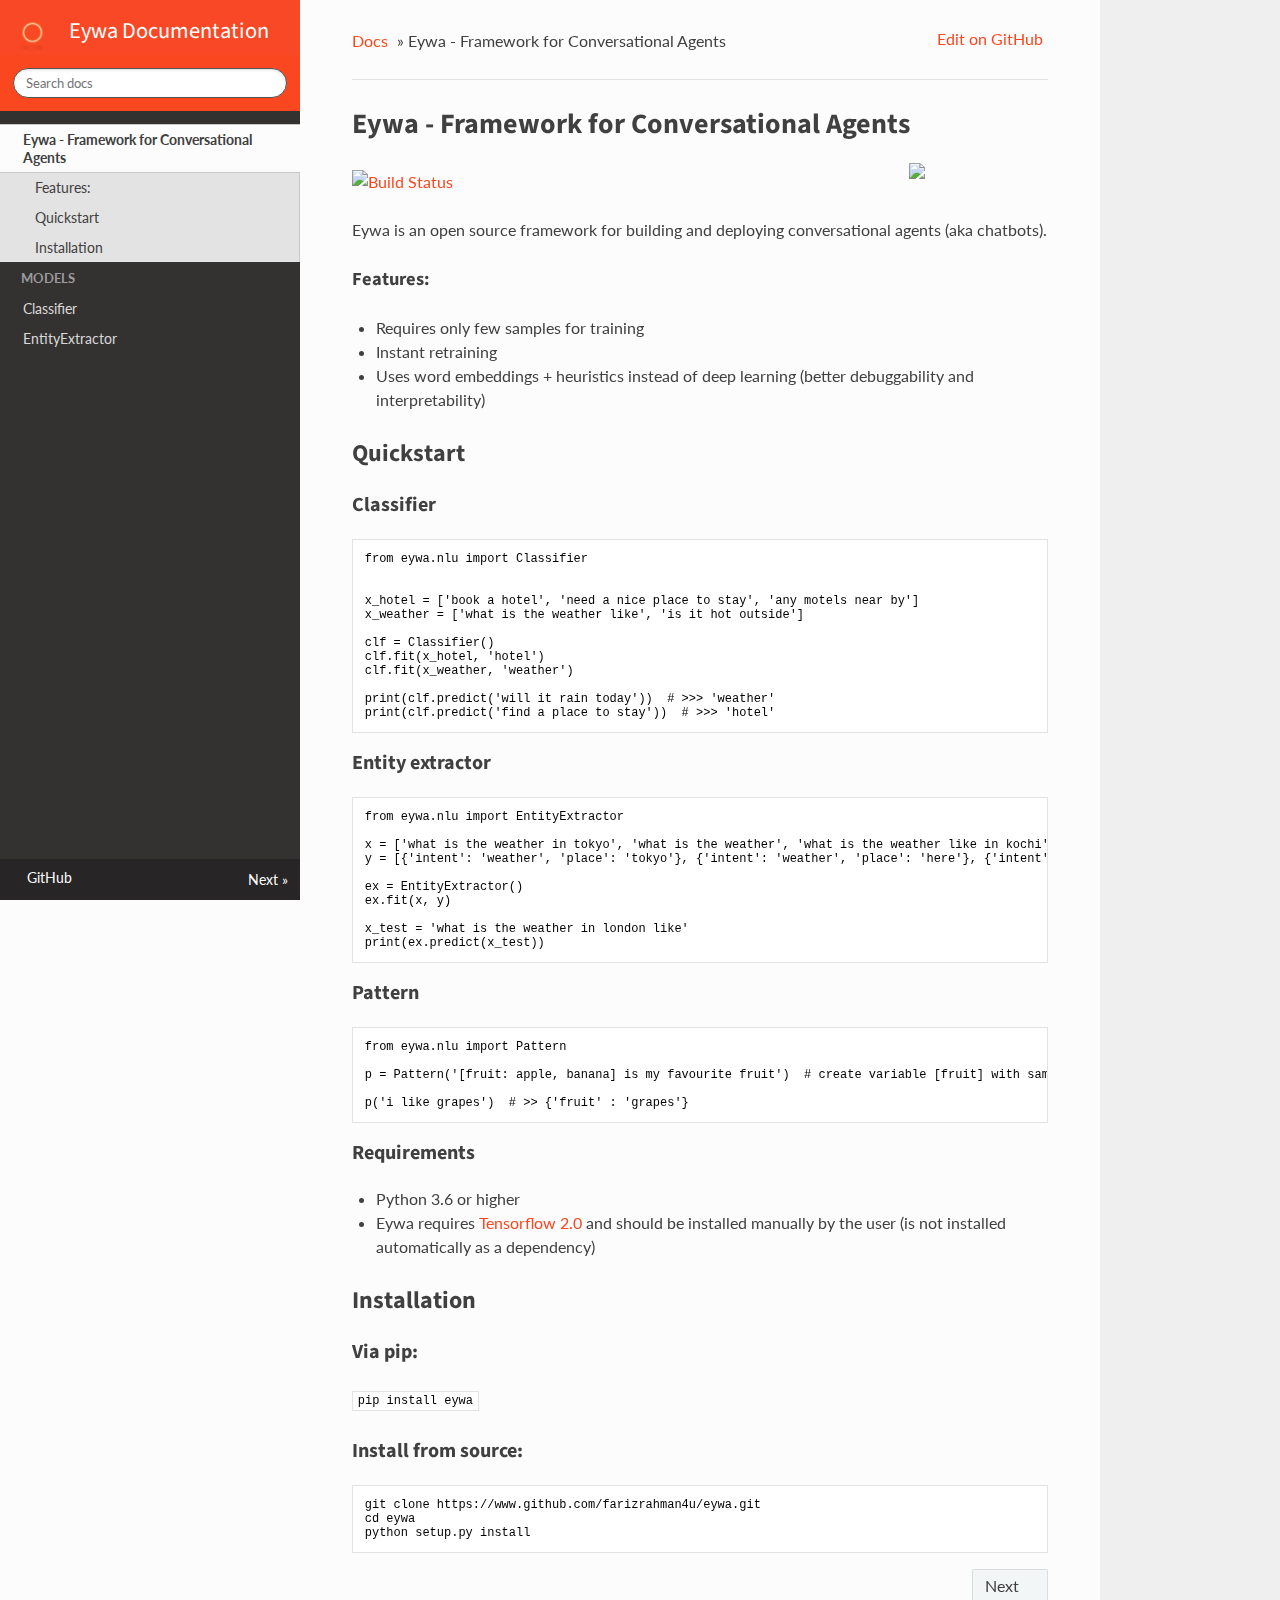
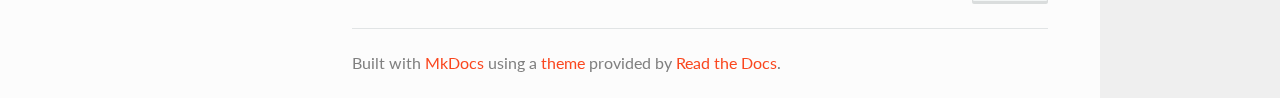
==== commit 63a53b7b: "Deployed 7308a56 with MkDocs version: 1.0.4" ====
--- a/index.html
+++ b/index.html
@@ -39,7 +39,7 @@
     <div class="wy-side-scroll">
       <a href="">
         <div class="keras-logo">
-          <img src="/img/eywalogo.png" class="keras-logo-img">
+          <img src="/img/eywa.jpg" class="keras-logo-img">
           Eywa Documentation
         </div>
       </a>
@@ -242,5 +242,5 @@
 
 <!--
 MkDocs version : 1.0.4
-Build Date UTC : 2019-10-02 20:49:04
+Build Date UTC : 2019-10-02 20:59:16
 -->
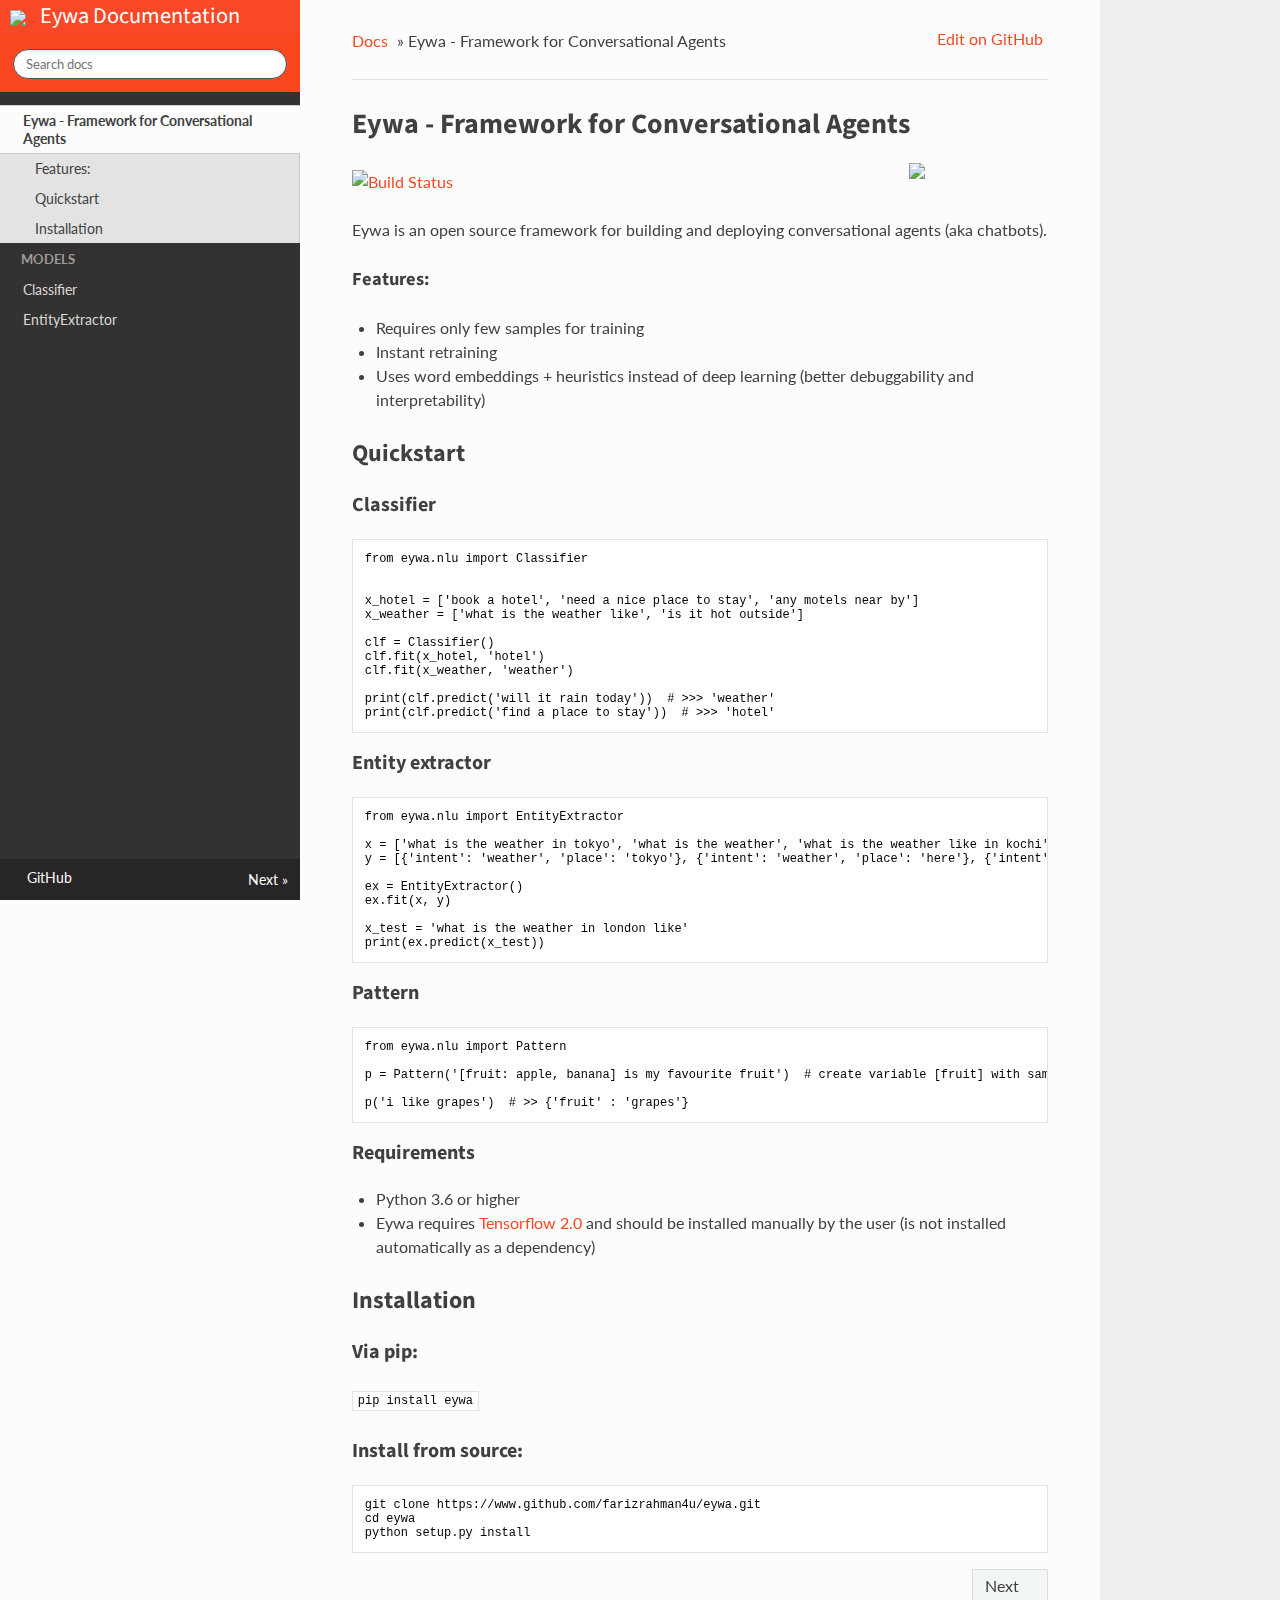
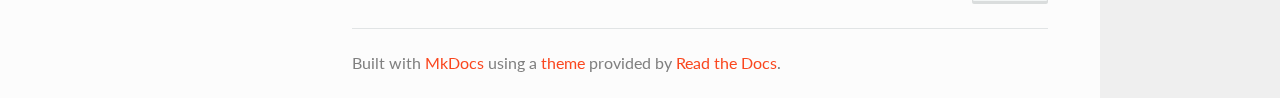
==== commit e53bc7b6: "Deployed 38809be with MkDocs version: 1.0.4" ====
--- a/index.html
+++ b/index.html
@@ -242,5 +242,5 @@
 
 <!--
 MkDocs version : 1.0.4
-Build Date UTC : 2019-10-02 20:59:16
+Build Date UTC : 2019-10-03 06:21:54
 -->
